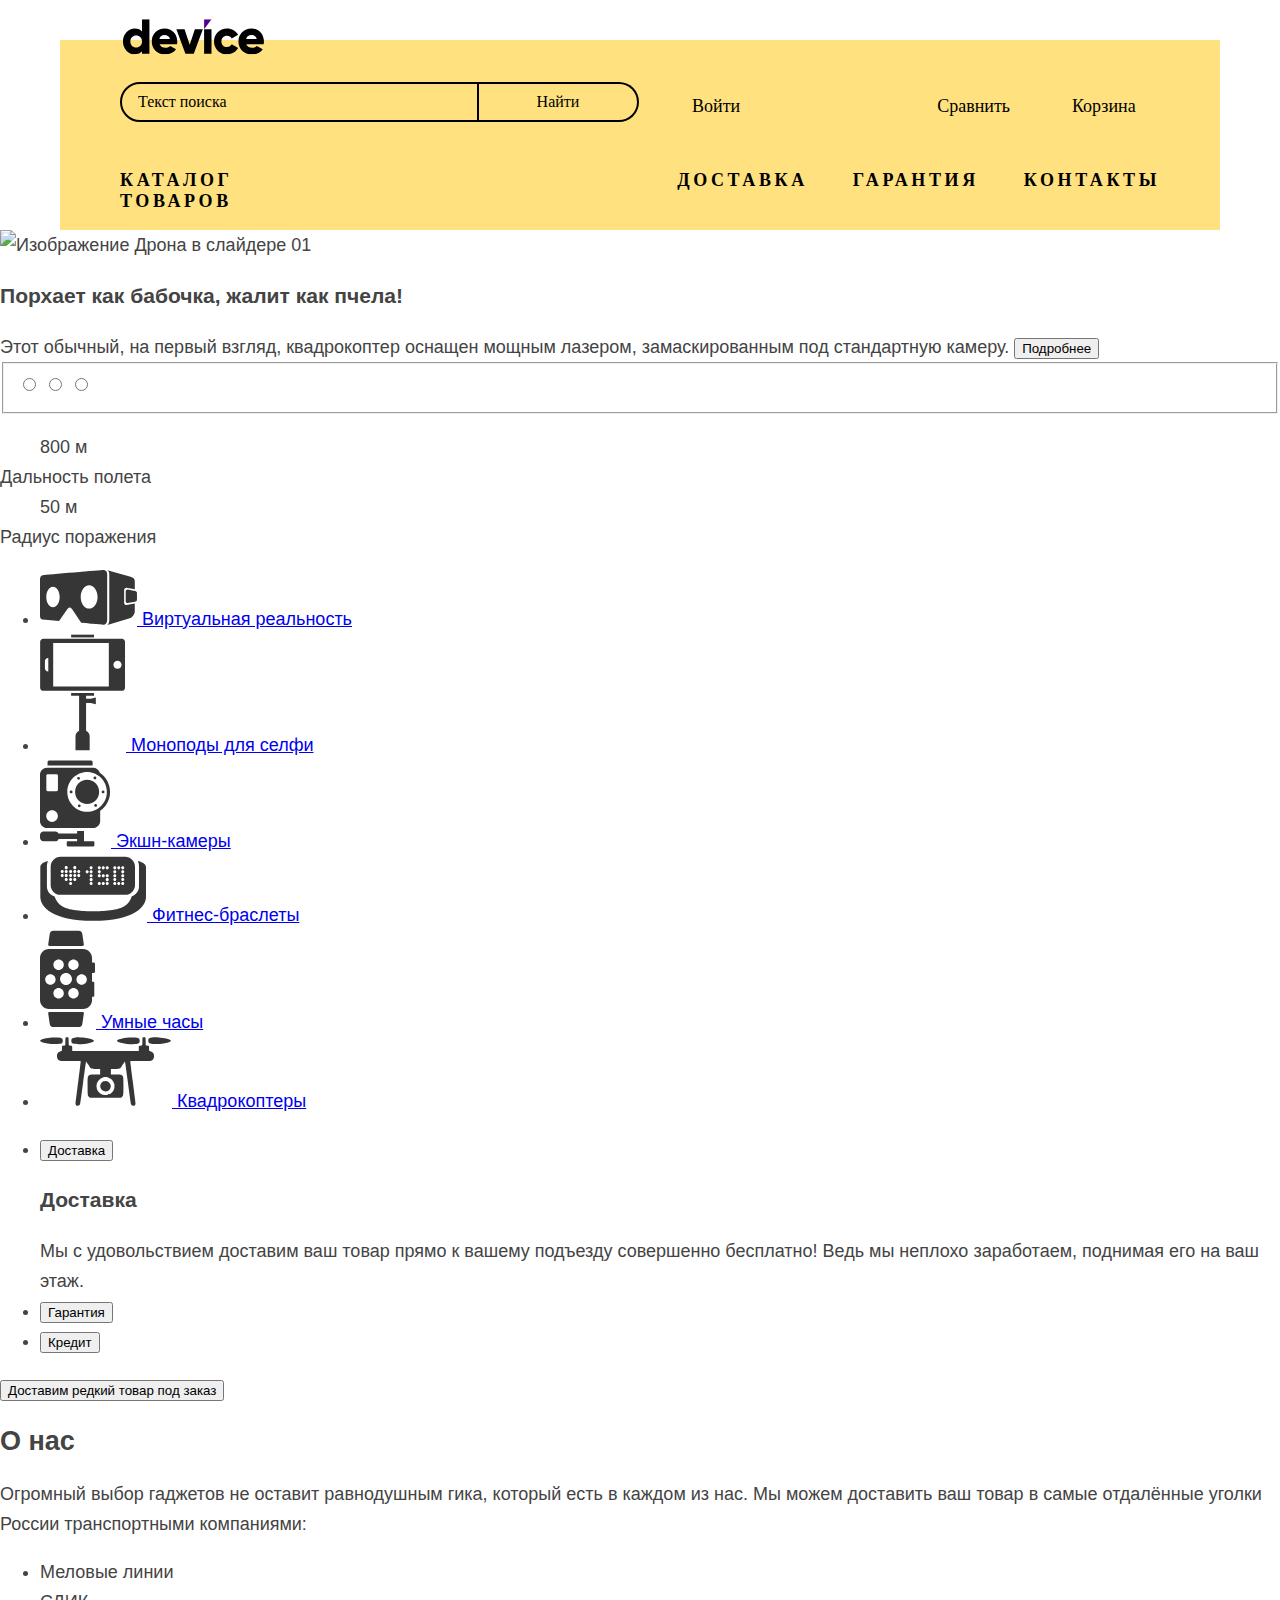
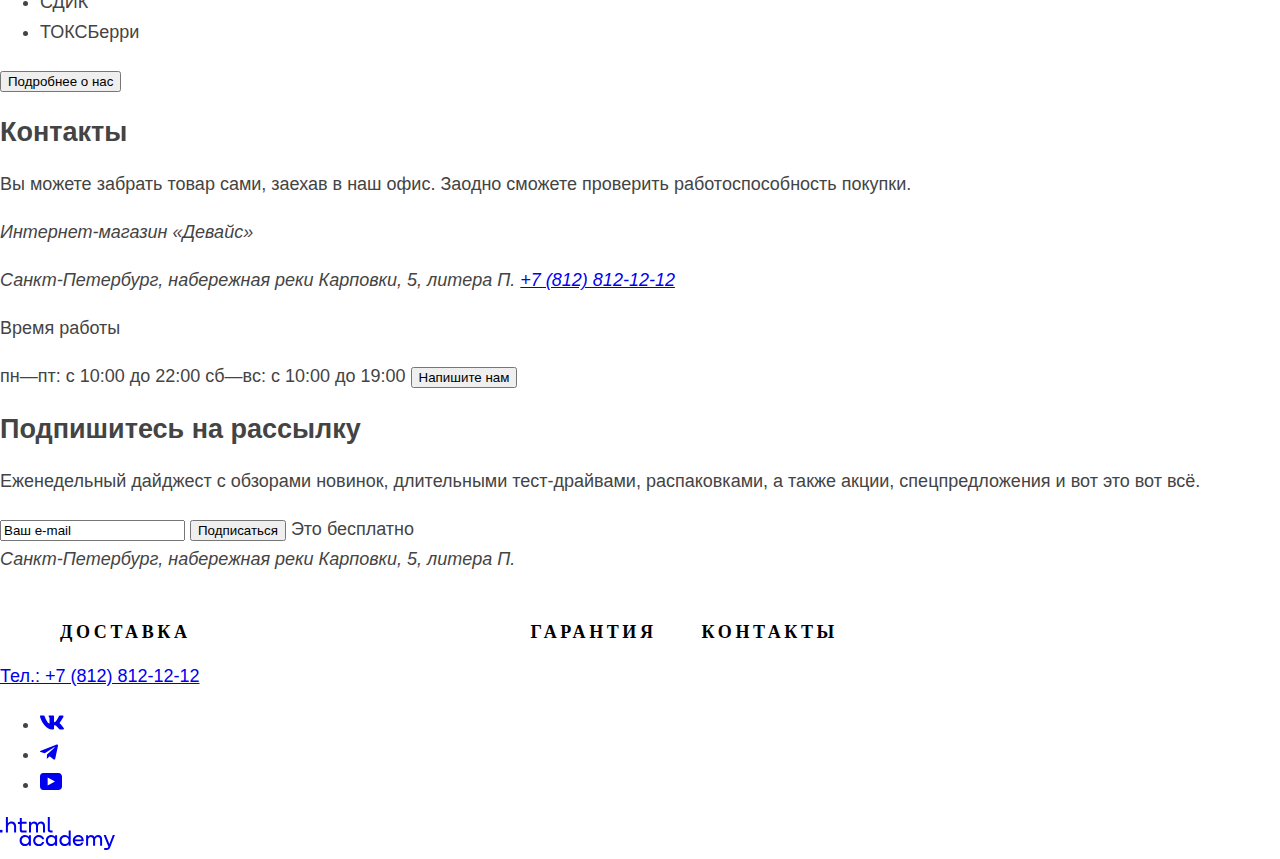
==== index.html @ 85ab1e66 "Разметка главной страницы, картинки, немного стилей хэдэра" ====
<!DOCTYPE html>
<html lang="ru">
  <head>
    <meta charset="utf-8" />
    <title>HTML Academy: Девайс</title>
    <link rel="stylesheet" href="styles/style.css" />
  </head>
  <body>
    <div class="wrapper">
      <header class="main_header">
        <img
          class="main_logo images"
          src="images/svg_ico/device-logo.svg"
          alt="Логотип "
          class="main_logo"
          width="145"
          height="36"
        />
        <form
          class="header_search_form"
          action="https://echo.htmlacademy.ru/"
          method="post"
        >
          <input
            class="header_search_input"
            type="search"
            name="header_search"
            id="header_search"
            placeholder="Текст поиска"
          />
          <input type="submit" class="header_search_submit" value="Найти" />
        </form>
        <button class="login header_button">Войти</button>
        <button class="compare header_button">Сравнить</button>
        <button class="trash header_button">Корзина</button>
        <nav class="main_header_navigation">
          <ul class="main_navigation_list">
            <li class="main_navigation_item">
              <a class="main_navigation_link" href="catalog.html"
                >Каталог товаров</a
              >
            </li>
            <li class="main_navigation_item">
              <a class="main_navigation_link" href="delivery.html">Доставка</a>
            </li>
            <li class="main_navigation_item">
              <a class="main_navigation_link" href="garanty.html">Гарантия</a>
            </li>
            <li class="main_navigation_item">
              <a class="main_navigation_link" href="contacts.html">Контакты</a>
            </li>
          </ul>
        </nav>
      </header>
    </div>
    <main class="main_page">
      <h1 class="visually_hidden">Сайт магазина "Девайс"</h1>
      <section class="main_slider">
        <h2 class="visually_hidden">Слайдер с товарами</h2>
        <img
          src="drone.jpg"
          alt="Изображение Дрона в слайдере"
          class="slider_image"
        />
        <span class="slider_number"> 01 </span>
        <h3 class="Slider_caption">Порхает как бабочка, жалит как пчела!</h3>
        <span class="slider_description">
          Этот обычный, на первый взгляд, квадрокоптер оснащен мощным лазером,
          замаскированным под стандартную камеру.
        </span>
        <button class="slider_button button">Подробнее</button>

        <fieldset class="sliders_radio_group">
          <legend class="visually_hidden">Переключатели слайдов</legend>

          <label for="first_slide" class="visually_hidden"> первый слайд</label>

          <input type="radio" name="slider_input" id="first_slide" />

          <label for="second_slide" class="visually_hidden">
            второй слайд</label
          >

          <input type="radio" name="slider_input" id="second_slide" />

          <label for="third_slide" class="visually_hidden"> третий слайд</label>

          <input type="radio" name="slider_input" id="third_slide" />
        </fieldset>

        <dl class="technical_spec_list">
          <dd class="technical_spec_desription">800 м</dd>
          <dt class="techinal_spec_term">Дальность полета</dt>
          <dd class="technical_spec_desription">50 м</dd>
          <dt class="techinal_spec_term">Радиус поражения</dt>
        </dl>
      </section>
      <section class="catalog_category">
        <h2 class="visually_hidden">Категории товаров</h2>
        <nav class="catalog_category_nav">
          <ul class="category_nav_list">
            <li class="category_nav_item">
              <a href="#" class="category_nav_link">
                <img
                  src="images/catalog_category/virtual_glasses.svg"
                  alt="очки виртуальной реальности"
                  class="images category_nav_images"
                  width="97"
                  height="55"
                />
                Виртуальная реальность
              </a>
            </li>
            <li class="category_nav_item">
              <a href="#" class="category_nav_link">
                <img
                  src="images/catalog_category/monopods.svg"
                  alt="моноподы"
                  class="images category_nav_images"
                  width="86"
                  height="117"
                />
                Моноподы для селфи
              </a>
            </li>
            <li class="category_nav_item">
              <a href="#" class="category_nav_link">
                <img
                  src="images/catalog_category/action_camera.svg"
                  alt="Экшн-камера"
                  class="images category_nav_images"
                  width="71"
                  height="87"
                />
                Экшн-камеры
              </a>
            </li>
            <li class="category_nav_item">
              <a href="#" class="category_nav_link">
                <img
                  src="images/catalog_category/fitnes_band.svg"
                  alt="Фитнес-браслеты"
                  class="images category_nav_images"
                  width="107"
                  height="65"
                />
                Фитнес-браслеты
              </a>
            </li>
            <li class="category_nav_item">
              <a href="#" class="category_nav_link">
                <img
                  src="images/catalog_category/smart_watches.svg"
                  alt="Умные часы"
                  class="images category_nav_images"
                  width="56"
                  height="98"
                />
                Умные часы
              </a>
            </li>
            <li class="category_nav_item">
              <a href="#" class="category_nav_link">
                <img
                  src="images/catalog_category/quadcopters.svg"
                  alt="квадрокоптер"
                  class="images category_nav_images"
                  width="132"
                  height="70"
                />
                Квадрокоптеры
              </a>
            </li>
          </ul>
        </nav>
      </section>
      <section class="advantages">
        <h2 class="visually_hidden">Преимущества</h2>
        <ul class="advantages_list">
          <li class="advantages_list_item">
            <button class="advantages_button button">Доставка</button>
            <div class="advantages_description_wrapper">
              <h3 class="advantages_item_title">Доставка</h3>
              <span class="advantages_description">
                Мы с удовольствием доставим ваш товар прямо к вашему подъезду
                совершенно бесплатно! Ведь мы неплохо заработаем, поднимая его
                на ваш этаж.</span
              >
            </div>
          </li>
          <li class="advantages_list_item">
            <button class="advantages_button">Гарантия</button>
            <div class="advantages_description_wrapper visually_hidden">
              <h3 class="advantages_item_title">Гарантия</h3>
              <span class="advantages_description">
                Если из-за возгорания купленного у нас товара у вас сгорит дом —
                не переживайте, мы выдадим вам новый. Товар, не дом, конечно же.
              </span>
            </div>
          </li>
          <li class="advantages_list_item">
            <button class="advantages_button">Кредит</button>
            <div class="advantages_description_wrapper visually_hidden">
              <h3 class="advantages_item_title">Кредит</h3>
              <span class="advantages_description">
                Залезть в долговую яму стало проще! Кредитные консультанты
                подберут для вас наиболее выгодные условия кредита. Выгодные для
                банка, разумеется.</span
              >
            </div>
          </li>
        </ul>
      </section>
      <button class="modal_open">Доставим редкий товар под заказ</button>
      <section class="about_us">
        <h2 class="main_titles">О нас</h2>
        <span class="about_text">
          Огромный выбор гаджетов не оставит равнодушным гика, который есть в
          каждом из нас.
        </span>
        <span class="about_text"
          >Мы можем доставить ваш товар в самые отдалённые уголки России
          транспортными компаниями:</span
        >
        <ul class="post_list">
          <li class="post_list_item">Меловые линии</li>
          <li class="post_list_item">СДИК</li>
          <li class="post_list_item">ТОКСБерри</li>
        </ul>
        <button class="button">Подробнее о нас</button>
      </section>
      <section class="contacts">
        <h2 class="main_titles">Контакты</h2>
        <span class="about_text">
          Вы можете забрать товар сами, заехав в наш офис. Заодно сможете
          проверить работоспособность покупки.
        </span>
        <address class="address_info">
          <p>Интернет-магазин «Девайс»</p>
          Санкт-Петербург, набережная реки Карповки, 5, литера П.
          <a href="tel:+78121212"> +7 (812) 812-12-12 </a>
        </address>
        <time class="work_time">
          <p>Время работы</p>
          пн—пт: с 10:00 до 22:00 сб—вс: с 10:00 до 19:00
        </time>
        <button class="button">Напишите нам</button>
      </section>
      <section class="subscribe">
        <h2>Подпишитесь на рассылку</h2>
        <p>
          Еженедельный дайджест с обзорами новинок, длительными тест-драйвами,
          распаковками, а также акции, спецпредложения и вот это вот всё.
        </p>
        <form
          class="subscribe_form"
          action="https://echo.htmlacademy.ru/"
          method="post"
        >
          <input
            class="email_subscribe"
            type="email"
            name="email_subscribe"
            value="Ваш e-mail"
            id="email_subscribe"
          />
          <input
            class="email_submit button_blue"
            type="submit"
            value="Подписаться"
          />
          <span class="watchword">Это бесплатно</span>
        </form>
      </section>
      <footer class="main_footer">
        <address class="footer_address">
          Санкт-Петербург, набережная реки Карповки, 5, литера П.
        </address>
        <nav class="main_footer_navigation">
          <ul class="main_navigation_list">
            <li class="main_navigation_item">
              <a class="main_navigation_link" href="delivery.html">Доставка</a>
            </li>
            <li class="main_navigation_item">
              <a class="main_navigation_link" href="garanty.html">Гарантия</a>
            </li>
            <li class="main_navigation_item">
              <a class="main_navigation_link" href="contacts.html">Контакты</a>
            </li>
          </ul>
        </nav>
        <a href="tel:+78128121212"> Тел.: +7 (812) 812-12-12 </a>

        <ul class="social_list">
          <li>
            <a href="https://vk.com/htmlacademy" class="social_link">
              <span class="visually_hidden"> Вконтакте </span>
              <svg
                role="img"
                width="24"
                height="15"
                viewBox="0 0 24 15"
                fill="currentColor"
                xmlns="http://www.w3.org/2000/svg"
              >
                <path
                  fill-rule="evenodd"
                  clip-rule="evenodd"
                  d="M23.45 1.448C23.616 0.902 23.45 0.5 22.655 0.5H20.03C19.362 0.5 19.054 0.847 18.887 1.23C18.887 1.23 17.552 4.426 15.661 6.502C15.049 7.104 14.771 7.295 14.437 7.295C14.27 7.295 14.019 7.104 14.019 6.557V1.448C14.019 0.792 13.835 0.5 13.279 0.5H9.151C8.734 0.5 8.483 0.804 8.483 1.093C8.483 1.714 9.429 1.858 9.526 3.606V7.404C9.526 8.237 9.373 8.388 9.039 8.388C8.149 8.388 5.984 5.177 4.699 1.503C4.45 0.788 4.198 0.5 3.527 0.5H0.9C0.15 0.5 0 0.847 0 1.23C0 1.912 0.89 5.3 4.145 9.781C6.315 12.841 9.37 14.5 12.153 14.5C13.822 14.5 14.028 14.132 14.028 13.497V11.184C14.028 10.447 14.186 10.3 14.715 10.3C15.105 10.3 15.772 10.492 17.33 11.967C19.11 13.716 19.403 14.5 20.405 14.5H23.03C23.78 14.5 24.156 14.132 23.94 13.404C23.702 12.68 22.852 11.629 21.725 10.382C21.113 9.672 20.195 8.907 19.916 8.524C19.527 8.033 19.638 7.814 19.916 7.377C19.916 7.377 23.116 2.951 23.449 1.448H23.45Z"
                />
              </svg>
            </a>
          </li>
          <li>
            <a href="https://t.me/htmlacademy " class="social_link">
              <svg
                role="img"
                width="18"
                height="16"
                viewBox="0 0 18 16"
                fill="currentColor"
                xmlns="http://www.w3.org/2000/svg"
              >
                <path
                  d="M16.7855 0.59926L0.840977 6.74776C-0.247172 7.18481 -0.240877 7.79184 0.641333 8.06253L4.73493 9.33953L14.2063 3.3637C14.6542 3.09121 15.0634 3.2378 14.727 3.53636L7.05332 10.4619H7.05152L7.05332 10.4628L6.77094 14.6823C7.18462 14.6823 7.36718 14.4925 7.5992 14.2686L9.58754 12.3351L13.7234 15.39C14.486 15.81 15.0337 15.5941 15.2234 14.6841L17.9384 1.88885C18.2163 0.774623 17.513 0.270117 16.7855 0.59926Z"
                />
              </svg>
              <span class="visually_hidden"> Телеграм </span></a
            >
          </li>
          <li>
            <a
              href="https://www.youtube.com/user/htmlacademyru"
              class="social_link"
            >
              <span class="visually_hidden"> YouTube </span>
              <svg
                role="img"
                width="22"
                height="17"
                viewBox="0 0 22 17"
                fill="currentColor"
                xmlns="http://www.w3.org/2000/svg"
              >
                <path
                  d="M18.607 0H3.17413C1.31343 0 0 1.59375 0 3.4V13.4937C0 15.4062 1.31343 17 3.17413 17H18.8259C20.4677 17 22 15.4062 22 13.6V3.4C21.7811 1.59375 20.4677 0 18.607 0ZM7.66169 12.5375V4.4625L14.995 8.5L7.66169 12.5375Z"
                />
              </svg>
            </a>
          </li>
        </ul>
        <a class="htmlacademy_logo" href="htmlacademy.ru">
          <span class="visually_hidden">Логотип компании htmlacademy</span>
          <svg
            role="img"
            width="115"
            height="33"
            viewBox="0 0 115 33"
            fill="currentColor"
            xmlns="http://www.w3.org/2000/svg"
          >
            <path d="M0 12.9V15.5H2.5V12.9H0Z" />
            <path
              d="M11.6 4.5C10 4.5 8.8 5.2 8 6.2H7.9V0H5.9V15.5H7.9V10.2C7.9 8.1 9.2 6.6 11.2 6.6C13 6.6 14.1 8 14.1 9.8V15.5H16.1V9.4C16.2 6.4 14.3 4.5 11.6 4.5Z"
            />
            <path
              d="M26.6 4.8H21.8V1.1H19.8V4.9H17.9V6.9H19.8V12.9C19.8 14.6 20.8 15.6 22.5 15.6H26.6V13.6H22.9C22.2 13.6 21.8 13.2 21.8 12.5V6.8H26.6V4.8Z"
            />
            <path
              d="M41.1 4.6C39.5 4.6 38.2 5.4 37.6 6.7H37.5C36.9 5.5 35.7 4.6 34.1 4.6C32.7 4.6 31.6 5.4 31 6.4H30.9V4.8H29V15.4H31V10C31 8 32 6.5 33.6 6.5C35.1 6.5 36 7.5 36 9.1V15.4H38V9.8C38 7.4 39.4 6.5 40.6 6.5C42.1 6.5 43 7.5 43 9.1V15.4H45V8.9C45.1 6.4 43.6 4.6 41.1 4.6Z"
            />
            <path
              d="M47.8 12.7C47.8 14.4 48.8 15.4 50.6 15.4H52.6V13.4H50.9C50.2 13.4 49.8 13 49.8 12.3V0H47.8V12.7Z"
            />
            <path
              d="M28.9 19.7C28 18.6 26.7 17.9 25 17.9C21.9 17.9 19.6 20.2 19.6 23.5C19.6 26.8 21.9 29.1 25 29.1C26.8 29.1 28 28.3 28.8 27.2H28.9V28.8H30.9V18.2H28.9V19.7ZM25.3 27.1C23.1 27.1 21.7 25.5 21.7 23.5C21.7 21.5 23.1 19.9 25.3 19.9C27.5 19.9 28.9 21.5 28.9 23.5C28.9 25.4 27.5 27.1 25.3 27.1Z"
            />
            <path
              d="M44.2 22C43.7 19.6 41.6 17.9 38.8 17.9C35.4 17.9 33.2 20.4 33.2 23.5C33.2 26.6 35.4 29.1 38.8 29.1C41.6 29.1 43.7 27.3 44.2 24.9H42.1C41.7 26.2 40.4 27.2 38.8 27.2C36.6 27.2 35.2 25.6 35.2 23.6C35.2 21.6 36.6 20 38.8 20C40.4 20 41.6 21 42.1 22.2H44.2V22Z"
            />
            <path
              d="M55.1 19.7C54.2 18.6 52.9 17.9 51.2 17.9C48.1 17.9 45.8 20.2 45.8 23.5C45.8 26.8 48.1 29.1 51.2 29.1C53 29.1 54.2 28.3 55 27.2H55.1V28.8H57.1V18.2H55.1V19.7ZM51.5 27.1C49.3 27.1 47.9 25.5 47.9 23.5C47.9 21.5 49.3 19.9 51.5 19.9C53.7 19.9 55.1 21.5 55.1 23.5C55.1 25.4 53.6 27.1 51.5 27.1Z"
            />
            <path
              d="M68.7 19.8C67.8 18.7 66.5 17.9 64.8 17.9C61.7 17.9 59.4 20.2 59.4 23.5C59.4 26.8 61.6 29.1 64.8 29.1C66.5 29.1 67.8 28.3 68.6 27.3H68.7V28.8H70.7V13.4H68.7V19.8ZM65.1 27.1C62.9 27.1 61.5 25.5 61.5 23.5C61.5 21.5 62.9 19.9 65.1 19.9C67.3 19.9 68.7 21.5 68.7 23.5C68.6 25.5 67.2 27.1 65.1 27.1Z"
            />
            <path
              d="M78.3 17.9C75 17.9 72.8 20.4 72.8 23.5C72.8 26.5 74.9 29.1 78.3 29.1C80.8 29.1 82.8 27.8 83.5 25.5H81.4C80.9 26.5 79.8 27.1 78.4 27.1C76.5 27.1 75.1 25.8 75 24.2H83.8C84 20.6 81.8 17.9 78.3 17.9ZM78.3 19.8C80 19.8 81.3 20.8 81.6 22.4H75.1C75.4 20.9 76.6 19.8 78.3 19.8Z"
            />
            <path
              d="M98.2 17.9C96.6 17.9 95.3 18.7 94.6 19.9H94.5C93.9 18.7 92.7 17.9 91.1 17.9C89.7 17.9 88.6 18.6 88 19.7V18.2H86.1V28.8H88.1V23.4C88.1 21.4 89.1 20 90.7 19.9C92.2 19.9 93.1 20.9 93.1 22.5V28.8H95.1V23.2C95.1 20.8 96.5 19.9 97.7 19.9C99.2 19.9 100.1 20.9 100.1 22.5V28.8H102.1V22.3C102.2 19.7 100.7 17.9 98.2 17.9Z"
            />
            <path
              d="M109.4 27L105.8 18.1H103.6L108.4 29.7C108.1 30.6 107.7 30.9 106.7 30.9H104.2V32.9H106.7C108.5 32.9 109.5 32.1 110.2 30.3L114.9 18.1H112.8L109.4 27Z"
            />
          </svg>
        </a>
      </footer>
    </main>
  </body>
</html>
---- styles/style.css ----
@font-face {
    font-family: "Raleway";
    font-style: normal;
    font-weight: 800;
    src: url(../fonts/raleway/raleway-800.woff2);
    font-display: swap;
  }

  @font-face {
    font-family: "Rubik";
    font-style: normal;
    font-weight: 400;
    src: url(../fonts/rubik/rubik-400.woff2);
    font-display: swap;
  }

  @font-face {
    font-family: "Rubik";
    font-style: normal;
    font-weight: 700;
    src: url(../fonts/rubik/rubik-700.woff2);
    font-display: swap;
  }

  html {
    height: 100%;
  }

  body {
    margin: 0;
    padding-top: 40px;
    display: flex;
    flex-direction: column;
    min-height: 100%;
    font-family: "Rubik", sans-serif;
    font-size: 18px;
    line-height: 30px;
    background-color: #ffffff;
    color: #444444;
  }
  .visually_hidden {
    width: 1px;
    height: 1px;
    margin: -1px;
    padding: 0;
    border: 0;
    clip: rect(0 0 0 0);
    overflow: hidden;
    position: absolute;
  }

  .wrapper {
    width: 1160px;
    margin: 0 auto;
  }

  .main_header {
    display: flex;
    flex-wrap: wrap;
    background-color: #ffe17f;
    position: relative;
  }

  .main_logo {
    position: absolute;
    left: 61px;
    top: -21px;
    z-index: 2;
  }

  .header_search_input {
    border: 2px solid #000000;
    border-radius: 50px 0 0 50px;
    box-sizing: border-box;
    padding: 0 0 0 16px;
    width: 359px;
    margin-left: 60px;
    font-family: "Rubik";
    font-weight: 400;
    font-size: 16px;
    line-height: 20px;
    font-style: normal;
    color: #000000;
    background: transparent;
    min-height: 40px;
  }

  .header_search_input::placeholder {
    font-family: "Rubik";
    font-weight: 400;
    font-size: 16px;
    line-height: 20px;
    font-style: normal;
    color: #000000;
  }

  .header_search_submit {
    width: 160px;
    border: 2px solid #000000;
    border-radius: 0 50px 50px 0;
    box-sizing: border-box;
    padding: 0;
    font-family: 'Rubik';
    font-weight: 400;
    font-size: 16px;
    line-height: 20px;
    font-style: normal;
    background: transparent;
    border-left: 0;
    min-height: 40px;
    margin-right: 26px;
  }

  .header_search_form {
    display: flex;
    align-items:center ;
    margin-top: 42px;
  }

  .header_button {
    border: 0;
    font-family: 'Rubik';
    font-weight: 400;
    font-size: 18px;
    line-height: 30px;
    font-style: normal;
    background: transparent;
    color: #000;
    align-self: end;
  }

  .login {
    padding-left: 27px;
    margin-right: 185px;
    align-self: end;
  }
  .trash {
    margin-left: 50px;
  }

  .main_navigation_list {
    font-family: 'Raleway';
    font-weight: 800;
    font-size: 18px;
    line-height: 21px;
    letter-spacing: 0.2em;
    text-transform: uppercase;
    font-style: normal;
    list-style: none;
    display: flex;
    gap: 45px;
    padding:0 60px;
    margin-top: 48px;
  }

  .main_navigation_link {
    text-decoration: none;
    color: #000;
  }
  .main_navigation_item:first-child {
    margin-right: 295px;
  }
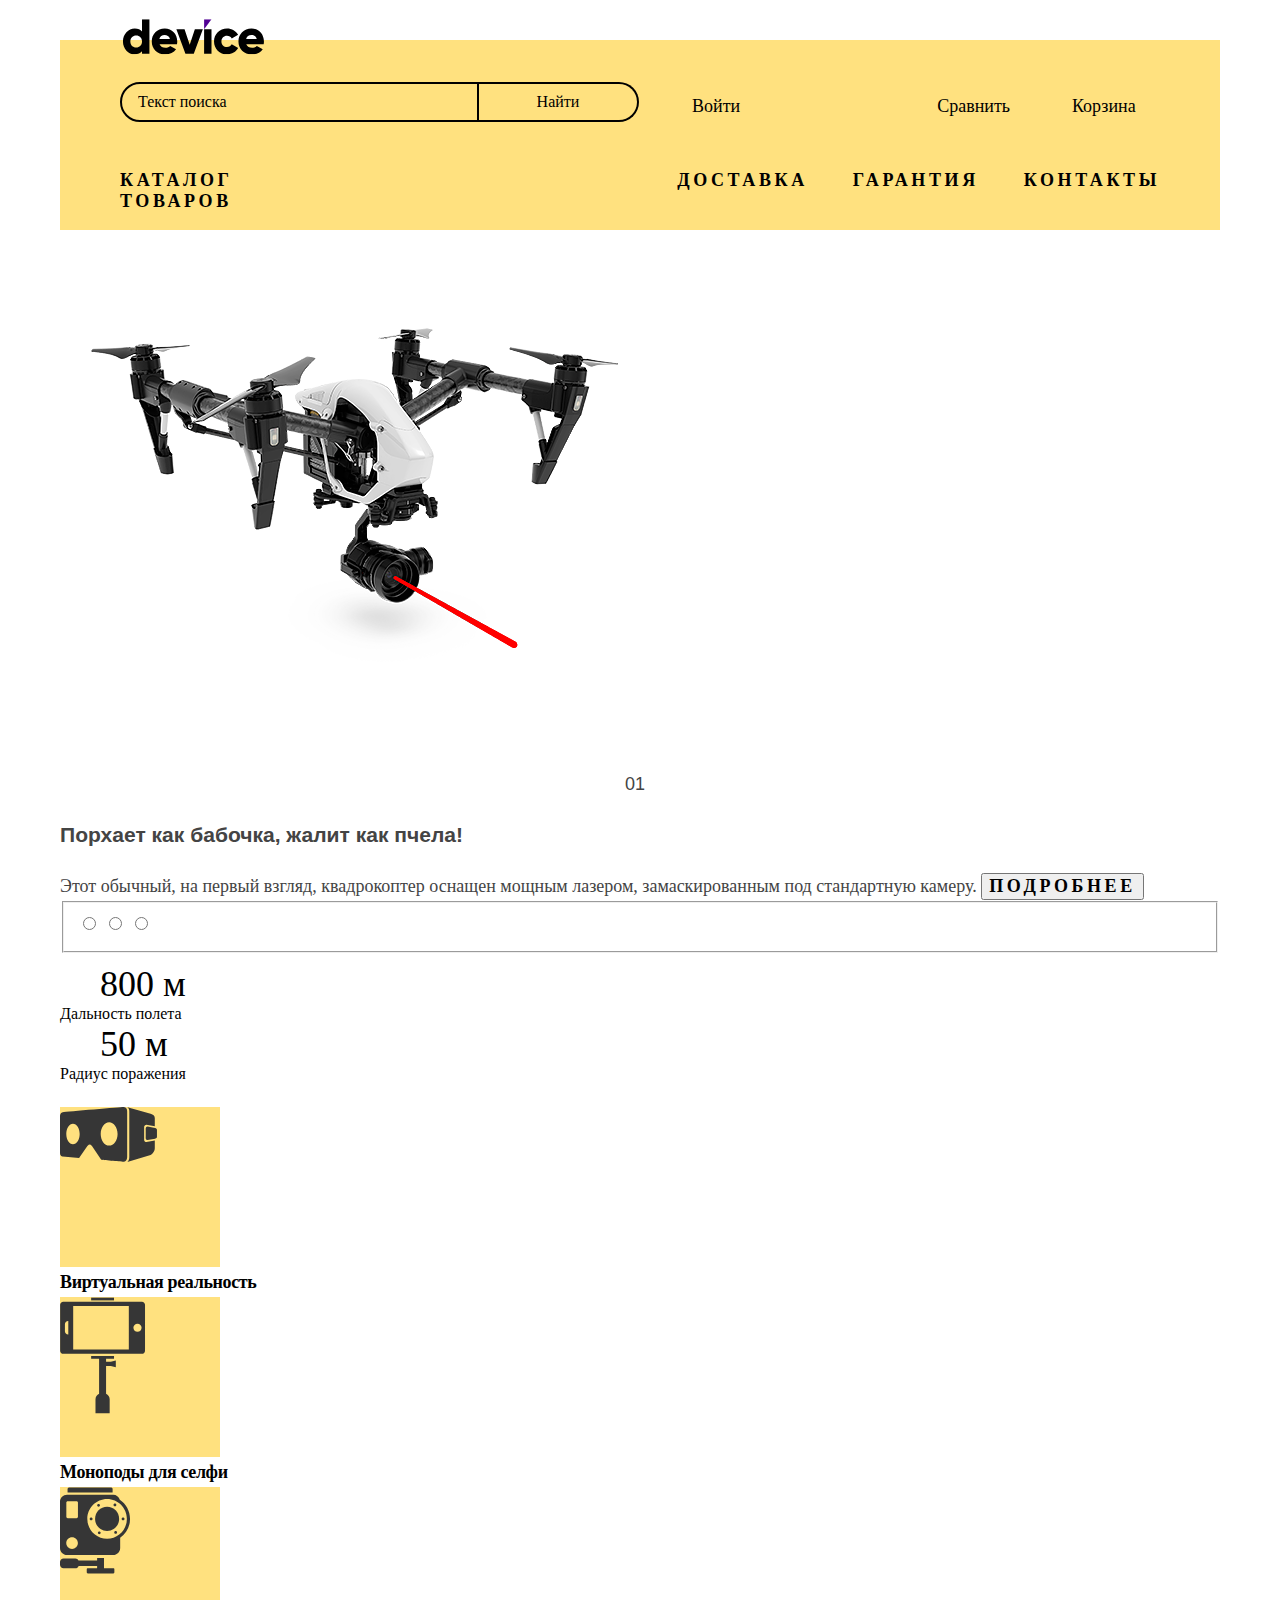
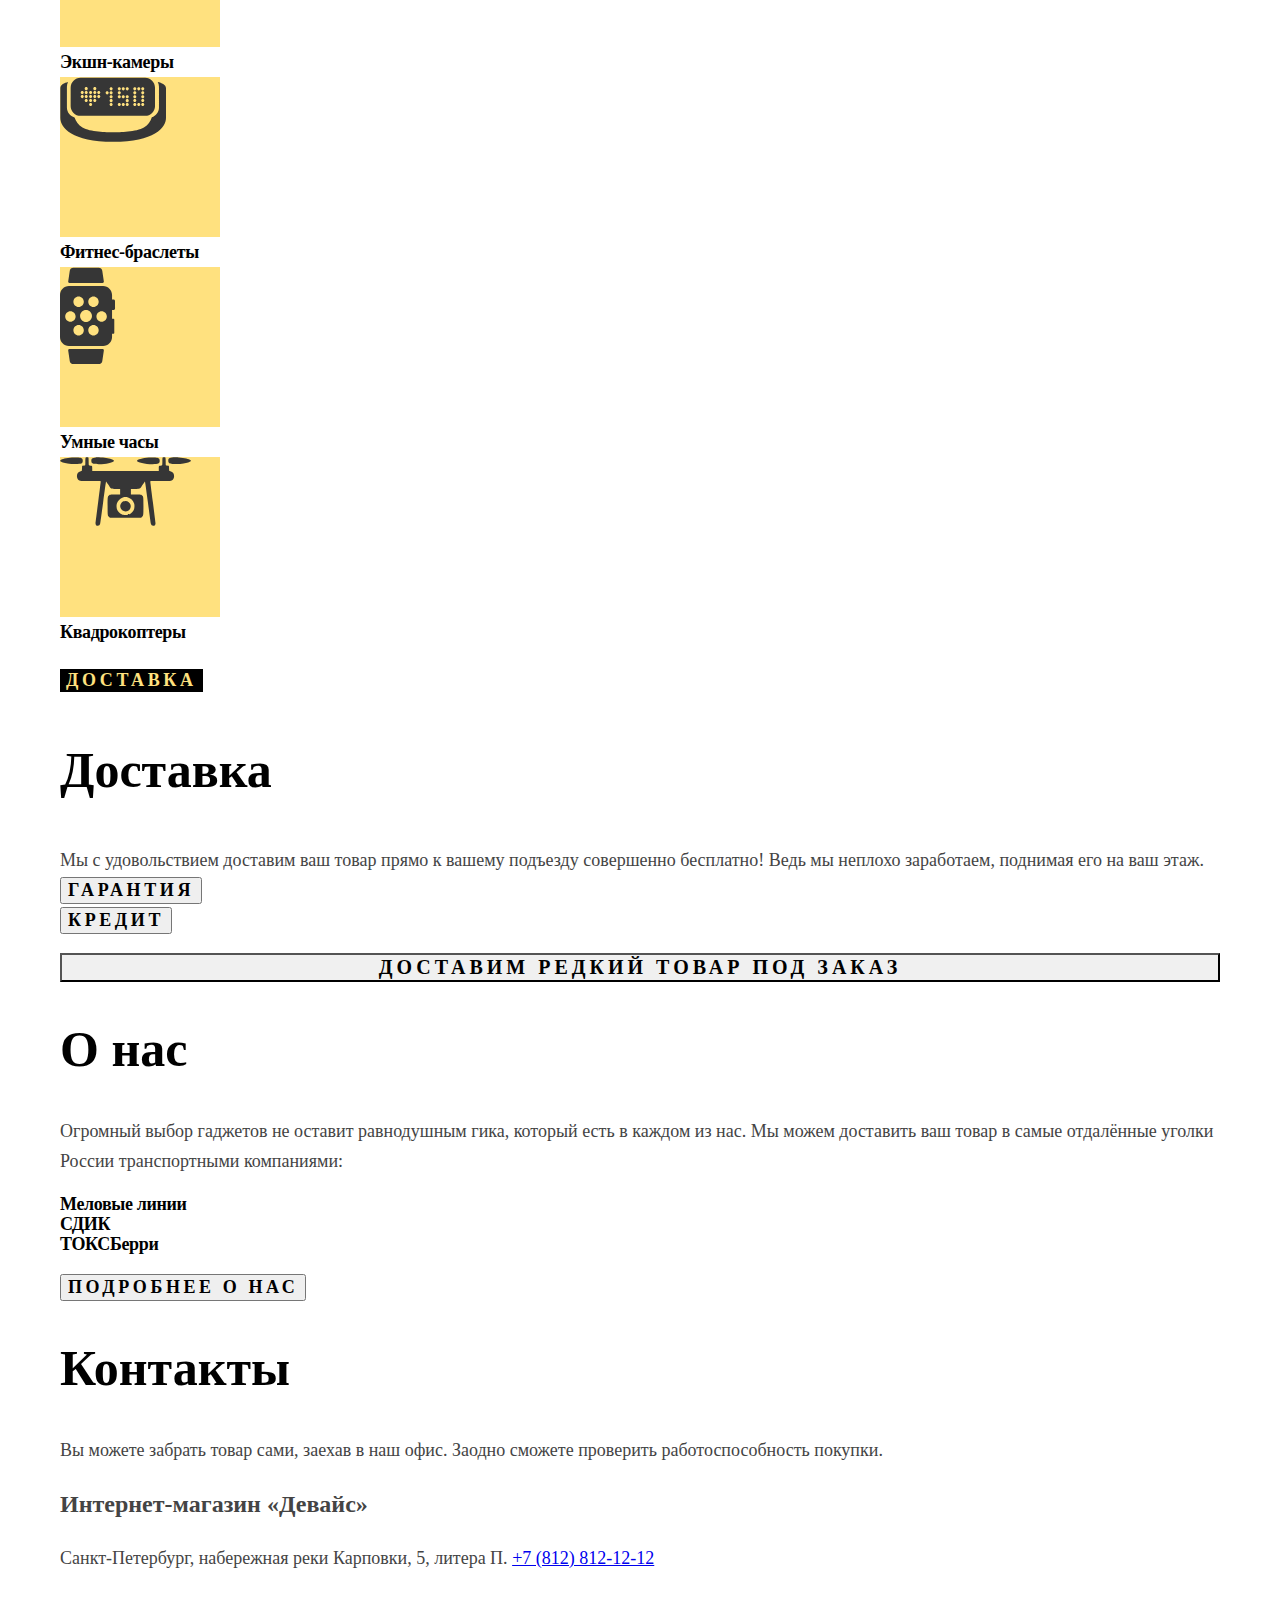
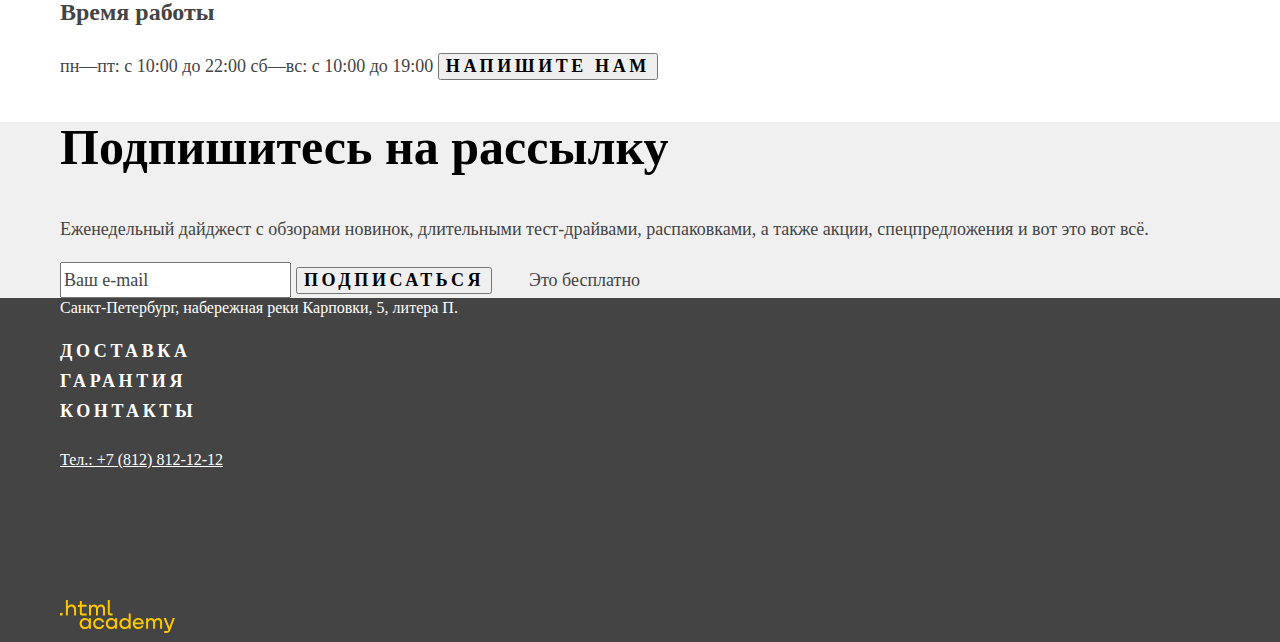
==== commit 05c1b9cd: "Каталог, правки главной и базовая стилизация" ====
--- a/index.html
+++ b/index.html
@@ -54,242 +54,281 @@
       </header>
     </div>
     <main class="main_page">
-      <h1 class="visually_hidden">Сайт магазина "Девайс"</h1>
+      <h1 class="visually_hidden">Главная страница магазина "Девайс"</h1>
       <section class="main_slider">
         <h2 class="visually_hidden">Слайдер с товарами</h2>
-        <img
-          src="drone.jpg"
-          alt="Изображение Дрона в слайдере"
-          class="slider_image"
-        />
-        <span class="slider_number"> 01 </span>
-        <h3 class="Slider_caption">Порхает как бабочка, жалит как пчела!</h3>
-        <span class="slider_description">
-          Этот обычный, на первый взгляд, квадрокоптер оснащен мощным лазером,
-          замаскированным под стандартную камеру.
-        </span>
-        <button class="slider_button button">Подробнее</button>
-
-        <fieldset class="sliders_radio_group">
-          <legend class="visually_hidden">Переключатели слайдов</legend>
-
-          <label for="first_slide" class="visually_hidden"> первый слайд</label>
-
-          <input type="radio" name="slider_input" id="first_slide" />
-
-          <label for="second_slide" class="visually_hidden">
-            второй слайд</label
-          >
-
-          <input type="radio" name="slider_input" id="second_slide" />
-
-          <label for="third_slide" class="visually_hidden"> третий слайд</label>
-
-          <input type="radio" name="slider_input" id="third_slide" />
-        </fieldset>
-
-        <dl class="technical_spec_list">
-          <dd class="technical_spec_desription">800 м</dd>
-          <dt class="techinal_spec_term">Дальность полета</dt>
-          <dd class="technical_spec_desription">50 м</dd>
-          <dt class="techinal_spec_term">Радиус поражения</dt>
-        </dl>
+        <div class="wrapper">
+          <img
+            src="images/slider/slider-1.png"
+            alt="Изображение Дрона в слайдере"
+            class="slider_image"
+          />
+          <span class="slider_number"> 01 </span>
+          <h3 class="Slider_caption">Порхает как бабочка, жалит как пчела!</h3>
+          <span class="slider_description">
+            Этот обычный, на первый взгляд, квадрокоптер оснащен мощным лазером,
+            замаскированным под стандартную камеру.
+          </span>
+          <button class="slider_button button">Подробнее</button>
+
+          <fieldset class="sliders_radio_group">
+            <legend class="visually_hidden">Переключатели слайдов</legend>
+
+            <label for="first_slide" class="visually_hidden">
+              первый слайд</label
+            >
+
+            <input type="radio" name="slider_input" id="first_slide" />
+
+            <label for="second_slide" class="visually_hidden">
+              второй слайд</label
+            >
+
+            <input type="radio" name="slider_input" id="second_slide" />
+
+            <label for="third_slide" class="visually_hidden">
+              третий слайд</label
+            >
+
+            <input type="radio" name="slider_input" id="third_slide" />
+          </fieldset>
+
+          <dl class="technical_spec_list">
+            <dd class="technical_spec_desription">800 м</dd>
+            <dt class="techinal_spec_term">Дальность полета</dt>
+            <dd class="technical_spec_desription">50 м</dd>
+            <dt class="techinal_spec_term">Радиус поражения</dt>
+          </dl>
+        </div>
       </section>
       <section class="catalog_category">
         <h2 class="visually_hidden">Категории товаров</h2>
-        <nav class="catalog_category_nav">
-          <ul class="category_nav_list">
-            <li class="category_nav_item">
-              <a href="#" class="category_nav_link">
-                <img
-                  src="images/catalog_category/virtual_glasses.svg"
-                  alt="очки виртуальной реальности"
-                  class="images category_nav_images"
-                  width="97"
-                  height="55"
-                />
-                Виртуальная реальность
-              </a>
-            </li>
-            <li class="category_nav_item">
-              <a href="#" class="category_nav_link">
-                <img
-                  src="images/catalog_category/monopods.svg"
-                  alt="моноподы"
-                  class="images category_nav_images"
-                  width="86"
-                  height="117"
-                />
-                Моноподы для селфи
-              </a>
-            </li>
-            <li class="category_nav_item">
-              <a href="#" class="category_nav_link">
-                <img
-                  src="images/catalog_category/action_camera.svg"
-                  alt="Экшн-камера"
-                  class="images category_nav_images"
-                  width="71"
-                  height="87"
-                />
-                Экшн-камеры
-              </a>
-            </li>
-            <li class="category_nav_item">
-              <a href="#" class="category_nav_link">
-                <img
-                  src="images/catalog_category/fitnes_band.svg"
-                  alt="Фитнес-браслеты"
-                  class="images category_nav_images"
-                  width="107"
-                  height="65"
-                />
-                Фитнес-браслеты
-              </a>
-            </li>
-            <li class="category_nav_item">
-              <a href="#" class="category_nav_link">
-                <img
-                  src="images/catalog_category/smart_watches.svg"
-                  alt="Умные часы"
-                  class="images category_nav_images"
-                  width="56"
-                  height="98"
-                />
-                Умные часы
-              </a>
-            </li>
-            <li class="category_nav_item">
-              <a href="#" class="category_nav_link">
-                <img
-                  src="images/catalog_category/quadcopters.svg"
-                  alt="квадрокоптер"
-                  class="images category_nav_images"
-                  width="132"
-                  height="70"
-                />
-                Квадрокоптеры
-              </a>
-            </li>
-          </ul>
-        </nav>
+        <div class="wrapper">
+          <nav class="catalog_category_nav">
+            <ul class="category_nav_list">
+              <li class="category_nav_item">
+                <a href="#" class="category_nav_link">
+                  <div class="category_nav_images">
+                    <img
+                      src="images/catalog_category/virtual_glasses.svg"
+                      alt="очки виртуальной реальности"
+                      class="images"
+                      width="97px"
+                      height="55px"
+                    />
+                  </div>
+                  Виртуальная реальность
+                </a>
+              </li>
+              <li class="category_nav_item">
+                <a href="#" class="category_nav_link">
+                  <div class="category_nav_images">
+                    <img
+                      src="images/catalog_category/monopods.svg"
+                      alt="моноподы"
+                      class="images"
+                      width="86"
+                      height="117"
+                    />
+                  </div>
+                  Моноподы для селфи
+                </a>
+              </li>
+              <li class="category_nav_item">
+                <a href="#" class="category_nav_link">
+                  <div class="category_nav_images">
+                    <img
+                      src="images/catalog_category/action_camera.svg"
+                      alt="Экшн-камера"
+                      class="images"
+                      width="71"
+                      height="87"
+                    />
+                  </div>
+                  Экшн-камеры
+                </a>
+              </li>
+              <li class="category_nav_item">
+                <a href="#" class="category_nav_link">
+                  <div class="category_nav_images">
+                    <img
+                      src="images/catalog_category/fitnes_band.svg"
+                      alt="Фитнес-браслеты"
+                      class="images"
+                      width="107"
+                      height="65"
+                    />
+                  </div>
+                  Фитнес-браслеты
+                </a>
+              </li>
+              <li class="category_nav_item">
+                <a href="#" class="category_nav_link">
+                  <div class="category_nav_images">
+                    <img
+                      src="images/catalog_category/smart_watches.svg"
+                      alt="Умные часы"
+                      class="images"
+                      width="56"
+                      height="98"
+                    />
+                  </div>
+                  Умные часы
+                </a>
+              </li>
+              <li class="category_nav_item">
+                <a href="#" class="category_nav_link">
+                  <div class="category_nav_images">
+                    <img
+                      src="images/catalog_category/quadcopters.svg"
+                      alt="квадрокоптер"
+                      class="images"
+                      width="132"
+                      height="70"
+                    />
+                  </div>
+                  Квадрокоптеры
+                </a>
+              </li>
+            </ul>
+          </nav>
+        </div>
       </section>
       <section class="advantages">
         <h2 class="visually_hidden">Преимущества</h2>
-        <ul class="advantages_list">
-          <li class="advantages_list_item">
-            <button class="advantages_button button">Доставка</button>
-            <div class="advantages_description_wrapper">
-              <h3 class="advantages_item_title">Доставка</h3>
-              <span class="advantages_description">
-                Мы с удовольствием доставим ваш товар прямо к вашему подъезду
-                совершенно бесплатно! Ведь мы неплохо заработаем, поднимая его
-                на ваш этаж.</span
-              >
-            </div>
-          </li>
-          <li class="advantages_list_item">
-            <button class="advantages_button">Гарантия</button>
-            <div class="advantages_description_wrapper visually_hidden">
-              <h3 class="advantages_item_title">Гарантия</h3>
-              <span class="advantages_description">
-                Если из-за возгорания купленного у нас товара у вас сгорит дом —
-                не переживайте, мы выдадим вам новый. Товар, не дом, конечно же.
-              </span>
-            </div>
-          </li>
-          <li class="advantages_list_item">
-            <button class="advantages_button">Кредит</button>
-            <div class="advantages_description_wrapper visually_hidden">
-              <h3 class="advantages_item_title">Кредит</h3>
-              <span class="advantages_description">
-                Залезть в долговую яму стало проще! Кредитные консультанты
-                подберут для вас наиболее выгодные условия кредита. Выгодные для
-                банка, разумеется.</span
-              >
-            </div>
-          </li>
-        </ul>
+        <div class="wrapper">
+          <ul class="advantages_list">
+            <li class="advantages_list_item list_item_current">
+              <button
+                class="advantages_button button advantages_button_current"
+              >
+                Доставка
+              </button>
+              <div class="advantages_description_wrapper">
+                <h3 class="advantages_item_title">Доставка</h3>
+                <span class="advantages_description">
+                  Мы с удовольствием доставим ваш товар прямо к вашему подъезду
+                  совершенно бесплатно! Ведь мы неплохо заработаем, поднимая его
+                  на ваш этаж.</span
+                >
+              </div>
+            </li>
+            <li class="advantages_list_item">
+              <button class="advantages_button button">Гарантия</button>
+              <div class="advantages_description_wrapper visually_hidden">
+                <h3 class="advantages_item_title">Гарантия</h3>
+                <span class="advantages_description">
+                  Если из-за возгорания купленного у нас товара у вас сгорит дом
+                  — не переживайте, мы выдадим вам новый. Товар, не дом, конечно
+                  же.
+                </span>
+              </div>
+            </li>
+            <li class="advantages_list_item">
+              <button class="advantages_button button">Кредит</button>
+              <div class="advantages_description_wrapper visually_hidden">
+                <h3 class="advantages_item_title">Кредит</h3>
+                <span class="advantages_description">
+                  Залезть в долговую яму стало проще! Кредитные консультанты
+                  подберут для вас наиболее выгодные условия кредита. Выгодные
+                  для банка, разумеется.</span
+                >
+              </div>
+            </li>
+          </ul>
+        </div>
       </section>
-      <button class="modal_open">Доставим редкий товар под заказ</button>
-      <section class="about_us">
-        <h2 class="main_titles">О нас</h2>
-        <span class="about_text">
-          Огромный выбор гаджетов не оставит равнодушным гика, который есть в
-          каждом из нас.
-        </span>
-        <span class="about_text"
-          >Мы можем доставить ваш товар в самые отдалённые уголки России
-          транспортными компаниями:</span
-        >
-        <ul class="post_list">
-          <li class="post_list_item">Меловые линии</li>
-          <li class="post_list_item">СДИК</li>
-          <li class="post_list_item">ТОКСБерри</li>
-        </ul>
-        <button class="button">Подробнее о нас</button>
+      <div class="wrapper">
+        <button class="modal_open">Доставим редкий товар под заказ</button>
+      </div>
+      <div class="wrapper wrapper_about">
+        <section class="about_us">
+          <h2 class="main_titles">О нас</h2>
+          <span class="about_text">
+            Огромный выбор гаджетов не оставит равнодушным гика, который есть в
+            каждом из нас.
+          </span>
+          <span class="about_text"
+            >Мы можем доставить ваш товар в самые отдалённые уголки России
+            транспортными компаниями:</span
+          >
+          <ul class="post_list">
+            <li class="post_list_item">Меловые линии</li>
+            <li class="post_list_item">СДИК</li>
+            <li class="post_list_item">ТОКСБерри</li>
+          </ul>
+          <button class="button">Подробнее о нас</button>
+        </section>
+        <section class="contacts">
+          <h2 class="main_titles">Контакты</h2>
+          <span class="about_text">
+            Вы можете забрать товар сами, заехав в наш офис. Заодно сможете
+            проверить работоспособность покупки.
+          </span>
+          <address class="address_info">
+            <p class="address_info_title">Интернет-магазин «Девайс»</p>
+            Санкт-Петербург, набережная реки Карповки, 5, литера П.
+            <a href="tel:+78128121212"> +7 (812) 812-12-12 </a>
+          </address>
+          <time class="work_time">
+            <p class="address_info_title">Время работы</p>
+            пн—пт: с 10:00 до 22:00 сб—вс: с 10:00 до 19:00
+          </time>
+          <button class="button">Напишите нам</button>
+        </section>
+      </div>
+      <section class="subscribe">
+        <div class="wrapper">
+          <h2 class="subscribe_title">Подпишитесь на рассылку</h2>
+          <p class="subscribe_description">
+            Еженедельный дайджест с обзорами новинок, длительными тест-драйвами,
+            распаковками, а также акции, спецпредложения и вот это вот всё.
+          </p>
+          <form
+            class="subscribe_form"
+            action="https://echo.htmlacademy.ru/"
+            method="post"
+          >
+            <input
+              class="email_subscribe"
+              type="email"
+              name="email_subscribe"
+              value="Ваш e-mail"
+              id="email_subscribe"
+            />
+            <input class="email_submit" type="submit" value="Подписаться" />
+            <span class="watchword">Это бесплатно</span>
+          </form>
+        </div>
       </section>
-      <section class="contacts">
-        <h2 class="main_titles">Контакты</h2>
-        <span class="about_text">
-          Вы можете забрать товар сами, заехав в наш офис. Заодно сможете
-          проверить работоспособность покупки.
-        </span>
-        <address class="address_info">
-          <p>Интернет-магазин «Девайс»</p>
-          Санкт-Петербург, набережная реки Карповки, 5, литера П.
-          <a href="tel:+78121212"> +7 (812) 812-12-12 </a>
-        </address>
-        <time class="work_time">
-          <p>Время работы</p>
-          пн—пт: с 10:00 до 22:00 сб—вс: с 10:00 до 19:00
-        </time>
-        <button class="button">Напишите нам</button>
-      </section>
-      <section class="subscribe">
-        <h2>Подпишитесь на рассылку</h2>
-        <p>
-          Еженедельный дайджест с обзорами новинок, длительными тест-драйвами,
-          распаковками, а также акции, спецпредложения и вот это вот всё.
-        </p>
-        <form
-          class="subscribe_form"
-          action="https://echo.htmlacademy.ru/"
-          method="post"
-        >
-          <input
-            class="email_subscribe"
-            type="email"
-            name="email_subscribe"
-            value="Ваш e-mail"
-            id="email_subscribe"
-          />
-          <input
-            class="email_submit button_blue"
-            type="submit"
-            value="Подписаться"
-          />
-          <span class="watchword">Это бесплатно</span>
-        </form>
-      </section>
-      <footer class="main_footer">
+    </main>
+    <footer class="main_footer">
+      <div class="wrapper">
         <address class="footer_address">
           Санкт-Петербург, набережная реки Карповки, 5, литера П.
         </address>
         <nav class="main_footer_navigation">
-          <ul class="main_navigation_list">
-            <li class="main_navigation_item">
-              <a class="main_navigation_link" href="delivery.html">Доставка</a>
-            </li>
-            <li class="main_navigation_item">
-              <a class="main_navigation_link" href="garanty.html">Гарантия</a>
-            </li>
-            <li class="main_navigation_item">
-              <a class="main_navigation_link" href="contacts.html">Контакты</a>
+          <ul class="footer_navigation_list">
+            <li class="footer_navigation_item">
+              <a class="footer_navigation_link" href="delivery.html"
+                >Доставка</a
+              >
+            </li>
+            <li class="footer_navigation_item">
+              <a class="footer_navigation_link" href="garanty.html"
+                >Гарантия</a
+              >
+            </li>
+            <li class="footer_navigation_item">
+              <a class="footer_navigation_link" href="contacts.html"
+                >Контакты</a
+              >
             </li>
           </ul>
         </nav>
-        <a href="tel:+78128121212"> Тел.: +7 (812) 812-12-12 </a>
+        <a class="footer_tel" href="tel:+78128121212">
+          Тел.: +7 (812) 812-12-12
+        </a>
 
         <ul class="social_list">
           <li>
@@ -395,7 +434,7 @@
             />
           </svg>
         </a>
-      </footer>
-    </main>
+      </div>
+    </footer>
   </body>
 </html>
--- a/styles/style.css
+++ b/styles/style.css
@@ -1,162 +1,477 @@
 @font-face {
-    font-family: "Raleway";
-    font-style: normal;
-    font-weight: 800;
-    src: url(../fonts/raleway/raleway-800.woff2);
-    font-display: swap;
-  }
-
-  @font-face {
-    font-family: "Rubik";
-    font-style: normal;
-    font-weight: 400;
-    src: url(../fonts/rubik/rubik-400.woff2);
-    font-display: swap;
-  }
-
-  @font-face {
-    font-family: "Rubik";
-    font-style: normal;
-    font-weight: 700;
-    src: url(../fonts/rubik/rubik-700.woff2);
-    font-display: swap;
-  }
-
-  html {
-    height: 100%;
-  }
-
-  body {
-    margin: 0;
-    padding-top: 40px;
-    display: flex;
-    flex-direction: column;
-    min-height: 100%;
-    font-family: "Rubik", sans-serif;
-    font-size: 18px;
-    line-height: 30px;
-    background-color: #ffffff;
-    color: #444444;
-  }
-  .visually_hidden {
-    width: 1px;
-    height: 1px;
-    margin: -1px;
-    padding: 0;
-    border: 0;
-    clip: rect(0 0 0 0);
-    overflow: hidden;
-    position: absolute;
-  }
-
-  .wrapper {
-    width: 1160px;
-    margin: 0 auto;
-  }
-
-  .main_header {
-    display: flex;
-    flex-wrap: wrap;
-    background-color: #ffe17f;
-    position: relative;
-  }
-
-  .main_logo {
-    position: absolute;
-    left: 61px;
-    top: -21px;
-    z-index: 2;
-  }
-
-  .header_search_input {
-    border: 2px solid #000000;
-    border-radius: 50px 0 0 50px;
-    box-sizing: border-box;
-    padding: 0 0 0 16px;
-    width: 359px;
-    margin-left: 60px;
-    font-family: "Rubik";
-    font-weight: 400;
-    font-size: 16px;
-    line-height: 20px;
-    font-style: normal;
-    color: #000000;
-    background: transparent;
-    min-height: 40px;
-  }
-
-  .header_search_input::placeholder {
-    font-family: "Rubik";
-    font-weight: 400;
-    font-size: 16px;
-    line-height: 20px;
-    font-style: normal;
-    color: #000000;
-  }
-
-  .header_search_submit {
-    width: 160px;
-    border: 2px solid #000000;
-    border-radius: 0 50px 50px 0;
-    box-sizing: border-box;
-    padding: 0;
-    font-family: 'Rubik';
-    font-weight: 400;
-    font-size: 16px;
-    line-height: 20px;
-    font-style: normal;
-    background: transparent;
-    border-left: 0;
-    min-height: 40px;
-    margin-right: 26px;
-  }
-
-  .header_search_form {
-    display: flex;
-    align-items:center ;
-    margin-top: 42px;
-  }
-
-  .header_button {
-    border: 0;
-    font-family: 'Rubik';
-    font-weight: 400;
-    font-size: 18px;
-    line-height: 30px;
-    font-style: normal;
-    background: transparent;
-    color: #000;
-    align-self: end;
-  }
-
-  .login {
-    padding-left: 27px;
-    margin-right: 185px;
-    align-self: end;
-  }
-  .trash {
-    margin-left: 50px;
-  }
-
-  .main_navigation_list {
-    font-family: 'Raleway';
-    font-weight: 800;
-    font-size: 18px;
-    line-height: 21px;
-    letter-spacing: 0.2em;
-    text-transform: uppercase;
-    font-style: normal;
-    list-style: none;
-    display: flex;
-    gap: 45px;
-    padding:0 60px;
-    margin-top: 48px;
-  }
-
-  .main_navigation_link {
-    text-decoration: none;
-    color: #000;
-  }
-  .main_navigation_item:first-child {
-    margin-right: 295px;
-  }
+  font-family: "Raleway";
+  font-style: normal;
+  font-weight: 800;
+  src: url(../fonts/raleway/raleway-800.woff2);
+  font-display: swap;
+}
+
+@font-face {
+  font-family: "Rubik";
+  font-style: normal;
+  font-weight: 400;
+  src: url(../fonts/rubik/rubik-400.woff2);
+  font-display: swap;
+}
+
+@font-face {
+  font-family: "Rubik";
+  font-style: normal;
+  font-weight: 700;
+  src: url(../fonts/rubik/rubik-700.woff2);
+  font-display: swap;
+}
+
+html {
+  height: 100%;
+}
+
+body {
+  margin: 0;
+  padding-top: 40px;
+  display: flex;
+  flex-direction: column;
+  min-height: 100%;
+  font-family: "Rubik", sans-serif;
+  font-size: 18px;
+  line-height: 30px;
+  background-color: #ffffff;
+  color: #444444;
+}
+.visually_hidden {
+  width: 1px;
+  height: 1px;
+  margin: -1px;
+  padding: 0;
+  border: 0;
+  clip: rect(0 0 0 0);
+  overflow: hidden;
+  position: absolute;
+}
+
+.wrapper {
+  width: 1160px;
+  margin: 0 auto;
+}
+
+.main_header {
+  display: flex;
+  flex-wrap: wrap;
+  background-color: #ffe17f;
+  position: relative;
+}
+
+.main_logo {
+  position: absolute;
+  left: 61px;
+  top: -21px;
+  z-index: 2;
+}
+
+.header_search_input {
+  border: 2px solid #000000;
+  border-radius: 50px 0 0 50px;
+  box-sizing: border-box;
+  padding: 0 0 0 16px;
+  width: 359px;
+  margin-left: 60px;
+  font-family: "Rubik";
+  font-weight: 400;
+  font-size: 16px;
+  line-height: 20px;
+  font-style: normal;
+  color: #000000;
+  background: transparent;
+  min-height: 40px;
+}
+
+.header_search_input::placeholder {
+  font-family: "Rubik";
+  font-weight: 400;
+  font-size: 16px;
+  line-height: 20px;
+  font-style: normal;
+  color: #000000;
+}
+
+.header_search_submit {
+  width: 160px;
+  border: 2px solid #000000;
+  border-radius: 0 50px 50px 0;
+  box-sizing: border-box;
+  padding: 0;
+  font-family: "Rubik";
+  font-weight: 400;
+  font-size: 16px;
+  line-height: 20px;
+  font-style: normal;
+  background: transparent;
+  border-left: 0;
+  min-height: 40px;
+  margin-right: 26px;
+}
+
+.header_search_form {
+  display: flex;
+  align-items: center;
+  margin-top: 42px;
+}
+
+.header_button {
+  border: 0;
+  font-family: "Rubik";
+  font-weight: 400;
+  font-size: 18px;
+  line-height: 30px;
+  font-style: normal;
+  background: transparent;
+  color: #000;
+  align-self: end;
+}
+
+.login {
+  padding-left: 27px;
+  margin-right: 185px;
+  align-self: end;
+}
+
+.trash {
+  margin-left: 50px;
+}
+
+.main_navigation_list {
+  font-family: "Raleway";
+  font-weight: 800;
+  font-size: 18px;
+  line-height: 21px;
+  letter-spacing: 0.2em;
+  text-transform: uppercase;
+  font-style: normal;
+  list-style: none;
+  display: flex;
+  gap: 45px;
+  padding: 0 60px;
+  margin-top: 48px;
+}
+
+.main_navigation_link {
+  text-decoration: none;
+  color: #000;
+}
+
+.main_navigation_item:first-child {
+  margin-right: 295px;
+}
+
+.slider_caption {
+  font-family: "Raleway";
+  font-style: normal;
+  font-weight: 800;
+  font-size: 50px;
+  line-height: 50px;
+  color: #000000;
+}
+
+.slider_description {
+  font-family: "Rubik";
+  font-style: normal;
+  font-weight: 400;
+  font-size: 18px;
+  line-height: 30px;
+  color: #444444;
+}
+
+.button {
+  font-family: "Raleway";
+  font-style: normal;
+  font-weight: 800;
+  font-size: 18px;
+  line-height: 21px;
+  text-align: center;
+  letter-spacing: 0.2em;
+  text-transform: uppercase;
+  color: #000000;
+}
+
+.technical_spec_list {
+  font-family: "Rubik";
+  font-style: normal;
+  font-weight: 400;
+  font-size: 16px;
+  line-height: 30px;
+  color: #000000;
+}
+
+.technical_spec_desription {
+  font-size: 36px;
+}
+
+.category_nav_link {
+  font-family: "Raleway";
+  font-style: normal;
+  font-weight: 800;
+  font-size: 18px;
+  line-height: 24px;
+  letter-spacing: -0.02em;
+  color: #000000;
+  text-decoration: none;
+}
+
+.category_nav_list {
+  list-style: none;
+  padding: 0;
+}
+
+.category_nav_images {
+  background-color: #ffe17f;
+  width: 160px;
+  min-height: 160px;
+}
+
+.advantages_list {
+  padding: 0;
+  list-style: none;
+}
+
+.advantages_button_current {
+  color: #ffe17f;
+  border: none;
+  background-color: black;
+}
+
+.advantages_item_title {
+  font-family: "Raleway";
+  font-style: normal;
+  font-weight: 800;
+  font-size: 50px;
+  line-height: 50px;
+  color: #000000;
+}
+
+.advantages_description {
+  font-family: "Rubik";
+  font-style: normal;
+  font-weight: 400;
+  font-size: 18px;
+  line-height: 30px;
+  color: #444444;
+}
+
+.modal_open {
+  font-family: "Raleway";
+  font-style: normal;
+  font-weight: 800;
+  font-size: 20px;
+  line-height: 23px;
+  text-align: center;
+  letter-spacing: 0.2em;
+  text-transform: uppercase;
+  color: #000000;
+  background-color: #f0f0f0;
+  width: 1160px;
+}
+
+.main_titles {
+  font-family: "Raleway";
+  font-style: normal;
+  font-weight: 800;
+  font-size: 50px;
+  line-height: 50px;
+  color: #000000;
+}
+
+.about_text {
+  width: 497px;
+  height: 60px;
+  font-family: "Rubik";
+  font-style: normal;
+  font-weight: 400;
+  font-size: 18px;
+  line-height: 30px;
+  color: #444444;
+}
+
+.address_info {
+  font-family: "Rubik";
+  font-style: normal;
+  font-weight: 400;
+  font-size: 18px;
+  line-height: 30px;
+  color: #444444;
+}
+
+.address_info_title {
+  font-family: "Rubik";
+  font-style: normal;
+  font-weight: 700;
+  font-size: 24px;
+  line-height: 30px;
+}
+
+.work_time {
+  font-family: "Rubik";
+  font-style: normal;
+  font-weight: 400;
+  font-size: 18px;
+  line-height: 30px;
+  color: #444444;
+}
+
+.post_list {
+  font-family: "Rubik";
+  font-style: normal;
+  font-weight: 700;
+  font-size: 18px;
+  line-height: 20px;
+  letter-spacing: -0.02em;
+  color: black;
+  list-style: none;
+  padding: 0;
+}
+
+.subscribe {
+  background-color: #f0f0f0;
+}
+
+.subscribe_title {
+  font-family: "Raleway";
+  font-style: normal;
+  font-weight: 800;
+  font-size: 50px;
+  line-height: 50px;
+  color: #000000;
+}
+
+.subscribe_description {
+  font-family: "Rubik";
+  font-style: normal;
+  font-weight: 400;
+  font-size: 18px;
+  line-height: 30px;
+  color: #444444;
+}
+
+.email_subscribe {
+  font-family: "Rubik";
+  font-style: normal;
+  font-weight: 400;
+  font-size: 18px;
+  line-height: 30px;
+  color: #444444;
+}
+
+.email_submit {
+  font-family: "Raleway";
+  font-style: normal;
+  font-weight: 800;
+  font-size: 18px;
+  line-height: 21px;
+  text-align: center;
+  letter-spacing: 0.2em;
+  text-transform: uppercase;
+  color: #000000;
+}
+
+.watchword {
+  font-family: "Rubik";
+  font-style: normal;
+  font-weight: 400;
+  font-size: 18px;
+  line-height: 30px;
+  color: #444444;
+  padding-left: 32px;
+}
+
+.main_footer {
+  background-color: #444444;
+}
+
+.footer_address {
+  font-family: "Rubik";
+  font-style: normal;
+  font-weight: 400;
+  font-size: 16px;
+  line-height: 20px;
+  color: #ffffff;
+}
+
+.footer_navigation_list {
+  padding: 0;
+  list-style: none;
+}
+
+.footer_navigation_link {
+  text-decoration: none;
+  font-family: "Raleway";
+  font-style: normal;
+  font-weight: 800;
+  font-size: 18px;
+  line-height: 21px;
+  letter-spacing: 0.2em;
+  text-transform: uppercase;
+  color: #ffffff;
+}
+
+.footer_tel {
+  font-family: "Rubik";
+  font-style: normal;
+  font-weight: 400;
+  font-size: 16px;
+  line-height: 20px;
+  text-decoration-line: underline;
+  color: #ffffff;
+}
+
+.social_link {
+  color: #444444;
+  text-decoration: none;
+}
+
+.htmlacademy_logo {
+  color: #ffc700;
+}
+
+/* страница каталога */
+
+.catalog_category_title {
+  font-family: "Raleway";
+  font-style: normal;
+  font-weight: 800;
+  font-size: 50px;
+  line-height: 50px;
+  color: #000000;
+}
+
+.breadcrumbs_catalog_list {
+  font-family: "Rubik";
+  font-style: normal;
+  font-weight: 400;
+  font-size: 16px;
+  line-height: 19px;
+  color: #000000;
+  list-style: none;
+  padding: 0;
+}
+.filter_form {
+    background-color: #F0F0F0;
+}
+.form_title {
+  font-family: "Raleway";
+  font-style: normal;
+  font-weight: 800;
+  font-size: 16px;
+  line-height: 19px;
+  letter-spacing: 0.2em;
+  text-transform: uppercase;
+  color: #000000;
+}
+
+.fieldset_title {
+  font-family: "Rubik";
+  font-style: normal;
+  font-weight: 700;
+  font-size: 18px;
+  line-height: 20px;
+  letter-spacing: -0.02em;
+  color: #000000;
+}
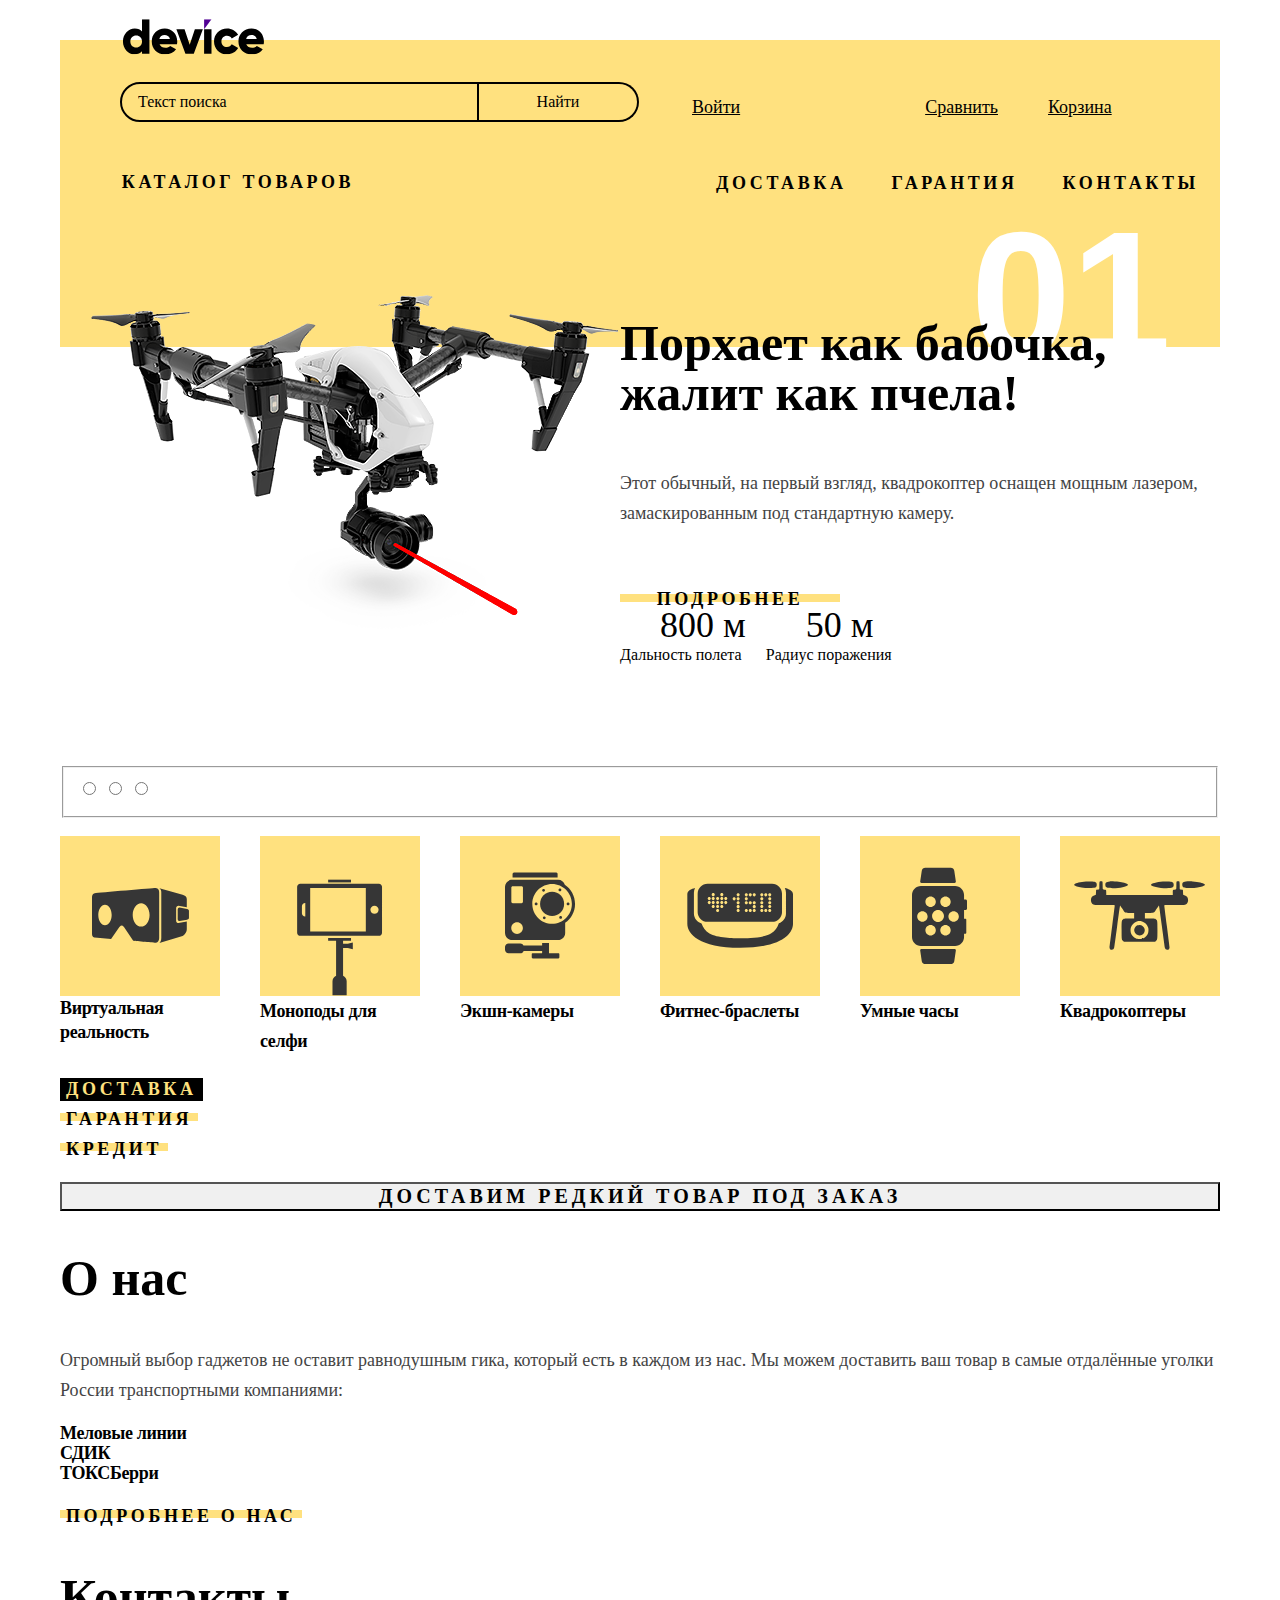
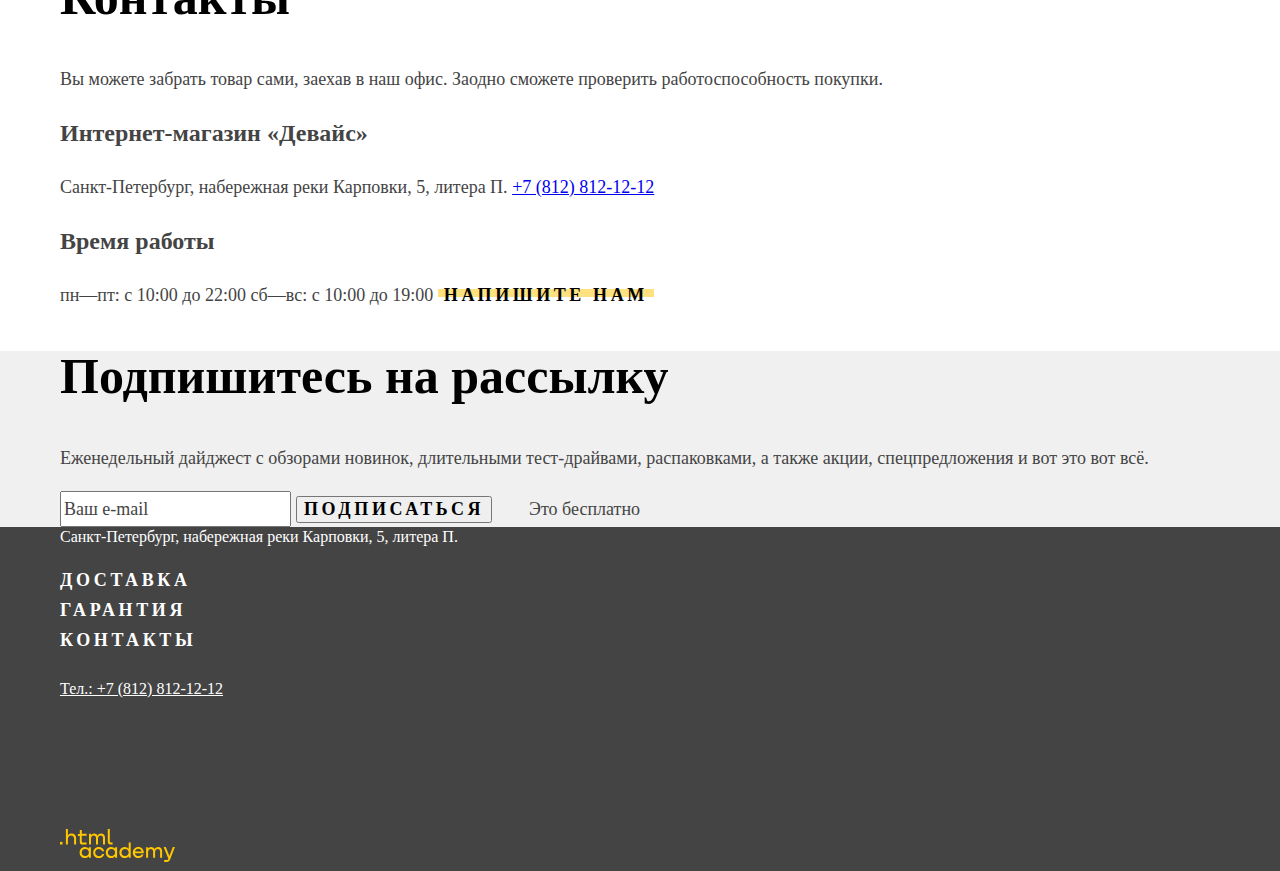
==== commit 654e2e77: "стилізація" ====
--- a/index.html
+++ b/index.html
@@ -4,10 +4,17 @@
     <meta charset="utf-8" />
     <title>HTML Academy: Девайс</title>
     <link rel="stylesheet" href="styles/style.css" />
+    <link rel="icon" href="favicon.ico" />
+    <link
+      rel="icon"
+      type="image/png"
+      sizes="32x32"
+      href="./images/favicon.png"
+    />
   </head>
   <body>
-    <div class="wrapper">
-      <header class="main_header">
+    <header class="main_header">
+      <a href="#">
         <img
           class="main_logo images"
           src="images/svg_ico/device-logo.svg"
@@ -16,227 +23,225 @@
           width="145"
           height="36"
         />
-        <form
-          class="header_search_form"
-          action="https://echo.htmlacademy.ru/"
-          method="post"
-        >
-          <input
-            class="header_search_input"
-            type="search"
-            name="header_search"
-            id="header_search"
-            placeholder="Текст поиска"
-          />
-          <input type="submit" class="header_search_submit" value="Найти" />
-        </form>
-        <button class="login header_button">Войти</button>
-        <button class="compare header_button">Сравнить</button>
-        <button class="trash header_button">Корзина</button>
-        <nav class="main_header_navigation">
-          <ul class="main_navigation_list">
-            <li class="main_navigation_item">
-              <a class="main_navigation_link" href="catalog.html"
-                >Каталог товаров</a
-              >
-            </li>
-            <li class="main_navigation_item">
-              <a class="main_navigation_link" href="delivery.html">Доставка</a>
-            </li>
-            <li class="main_navigation_item">
-              <a class="main_navigation_link" href="garanty.html">Гарантия</a>
-            </li>
-            <li class="main_navigation_item">
-              <a class="main_navigation_link" href="contacts.html">Контакты</a>
+      </a>
+      <form
+        class="header_search_form"
+        action="https://echo.htmlacademy.ru/"
+        method="post"
+      >
+        <input
+          class="header_search_input"
+          type="search"
+          name="header_search"
+          id="header_search"
+          placeholder="Текст поиска"
+        />
+        <input type="submit" class="header_search_submit" value="Найти" />
+      </form>
+      <a class="login header_button" href="#">Войти</a>
+      <a class="compare header_button" href="#">Сравнить</a>
+      <a class="trash header_button" href="#">Корзина</a>
+      <nav class="main_header_navigation">
+        <div class="catalog_container">
+          <button type="button" class="catalog_dropdown">
+            Каталог товаров
+          </button>
+          <ul class="dropdown_list dropdown_list_close">
+            <li class="dropdown_item">
+              <a class="dropdown_link" href="#">Виртуальная реальность</a>
+              <a class="dropdown_link" href="catalog.html"
+                >Моноподы для селфи</a
+              >
+              <a class="dropdown_link" href="#">Экшн камеры</a>
+            </li>
+            <li class="dropdown_item">
+              <a class="dropdown_link" href="#">Фитнес-браслеты</a>
+              <a class="dropdown_link" href="#">Умные часы</a>
+            </li>
+            <li class="dropdown_item">
+              <a class="dropdown_link" href="#">Квадрокоптеры</a>
             </li>
           </ul>
-        </nav>
-      </header>
-    </div>
+        </div>
+        <ul class="main_navigation_list">
+          <li class="main_navigation_item">
+            <a class="main_navigation_link" href="delivery.html">Доставка</a>
+          </li>
+          <li class="main_navigation_item">
+            <a class="main_navigation_link" href="garanty.html">Гарантия</a>
+          </li>
+          <li class="main_navigation_item">
+            <a class="main_navigation_link" href="contacts.html">Контакты</a>
+          </li>
+        </ul>
+      </nav>
+    </header>
     <main class="main_page">
       <h1 class="visually_hidden">Главная страница магазина "Девайс"</h1>
       <section class="main_slider">
         <h2 class="visually_hidden">Слайдер с товарами</h2>
-        <div class="wrapper">
-          <img
-            src="images/slider/slider-1.png"
-            alt="Изображение Дрона в слайдере"
-            class="slider_image"
-          />
-          <span class="slider_number"> 01 </span>
-          <h3 class="Slider_caption">Порхает как бабочка, жалит как пчела!</h3>
-          <span class="slider_description">
-            Этот обычный, на первый взгляд, квадрокоптер оснащен мощным лазером,
-            замаскированным под стандартную камеру.
-          </span>
-          <button class="slider_button button">Подробнее</button>
-
-          <fieldset class="sliders_radio_group">
-            <legend class="visually_hidden">Переключатели слайдов</legend>
-
-            <label for="first_slide" class="visually_hidden">
-              первый слайд</label
-            >
-
-            <input type="radio" name="slider_input" id="first_slide" />
-
-            <label for="second_slide" class="visually_hidden">
-              второй слайд</label
-            >
-
-            <input type="radio" name="slider_input" id="second_slide" />
-
-            <label for="third_slide" class="visually_hidden">
-              третий слайд</label
-            >
-
-            <input type="radio" name="slider_input" id="third_slide" />
-          </fieldset>
-
-          <dl class="technical_spec_list">
-            <dd class="technical_spec_desription">800 м</dd>
-            <dt class="techinal_spec_term">Дальность полета</dt>
-            <dd class="technical_spec_desription">50 м</dd>
-            <dt class="techinal_spec_term">Радиус поражения</dt>
-          </dl>
-        </div>
+        <ul class="slider_list">
+          <li class="slider_list_item">
+            <div class="slider_image">
+              <img
+                src="images/slider/slider-1.png"
+                alt="Изображение Дрона в слайдере"
+                class="slider_image"
+              />
+            </div>
+            <div class="slider_description">
+              <span class="slider_number"> 01 </span>
+              <h3 class="slider_caption">
+                Порхает как бабочка, жалит как пчела!
+              </h3>
+              <p class="slider_text">
+                Этот обычный, на первый взгляд, квадрокоптер оснащен мощным
+                лазером, замаскированным под стандартную камеру.
+              </p>
+              <a class="slider_button button" href="#"> Подробнее</a>
+
+              <dl class="technical_spec_list">
+                <div class="spec_container">
+                  <dt class="technical_spec_term">Дальность полета</dt>
+                  <dd class="technical_spec_desription">800 м</dd>
+                </div>
+                <div class="spec_container">
+                  <dt class="technical_spec_term">Радиус поражения</dt>
+                  <dd class="technical_spec_desription">50 м</dd>
+                </div>
+              </dl>
+            </div>
+          </li>
+          <li class="slider_list_item"></li>
+          <li class="slider_list_item"></li>
+        </ul>
+
+        <fieldset class="sliders_radio_group">
+          <legend class="visually_hidden">Переключатели слайдов</legend>
+
+          <label for="first_slide" class="visually_hidden"> первый слайд</label>
+
+          <input type="radio" name="slider_input" id="first_slide" />
+
+          <label for="second_slide" class="visually_hidden">
+            второй слайд</label
+          >
+
+          <input type="radio" name="slider_input" id="second_slide" />
+
+          <label for="third_slide" class="visually_hidden"> третий слайд</label>
+
+          <input type="radio" name="slider_input" id="third_slide" />
+        </fieldset>
       </section>
+
       <section class="catalog_category">
         <h2 class="visually_hidden">Категории товаров</h2>
-        <div class="wrapper">
-          <nav class="catalog_category_nav">
-            <ul class="category_nav_list">
-              <li class="category_nav_item">
-                <a href="#" class="category_nav_link">
-                  <div class="category_nav_images">
-                    <img
-                      src="images/catalog_category/virtual_glasses.svg"
-                      alt="очки виртуальной реальности"
-                      class="images"
-                      width="97px"
-                      height="55px"
-                    />
-                  </div>
-                  Виртуальная реальность
-                </a>
-              </li>
-              <li class="category_nav_item">
-                <a href="#" class="category_nav_link">
-                  <div class="category_nav_images">
-                    <img
-                      src="images/catalog_category/monopods.svg"
-                      alt="моноподы"
-                      class="images"
-                      width="86"
-                      height="117"
-                    />
-                  </div>
-                  Моноподы для селфи
-                </a>
-              </li>
-              <li class="category_nav_item">
-                <a href="#" class="category_nav_link">
-                  <div class="category_nav_images">
-                    <img
-                      src="images/catalog_category/action_camera.svg"
-                      alt="Экшн-камера"
-                      class="images"
-                      width="71"
-                      height="87"
-                    />
-                  </div>
-                  Экшн-камеры
-                </a>
-              </li>
-              <li class="category_nav_item">
-                <a href="#" class="category_nav_link">
-                  <div class="category_nav_images">
-                    <img
-                      src="images/catalog_category/fitnes_band.svg"
-                      alt="Фитнес-браслеты"
-                      class="images"
-                      width="107"
-                      height="65"
-                    />
-                  </div>
-                  Фитнес-браслеты
-                </a>
-              </li>
-              <li class="category_nav_item">
-                <a href="#" class="category_nav_link">
-                  <div class="category_nav_images">
-                    <img
-                      src="images/catalog_category/smart_watches.svg"
-                      alt="Умные часы"
-                      class="images"
-                      width="56"
-                      height="98"
-                    />
-                  </div>
-                  Умные часы
-                </a>
-              </li>
-              <li class="category_nav_item">
-                <a href="#" class="category_nav_link">
-                  <div class="category_nav_images">
-                    <img
-                      src="images/catalog_category/quadcopters.svg"
-                      alt="квадрокоптер"
-                      class="images"
-                      width="132"
-                      height="70"
-                    />
-                  </div>
-                  Квадрокоптеры
-                </a>
-              </li>
-            </ul>
-          </nav>
-        </div>
+        <nav class="catalog_category_nav">
+          <ul class="category_nav_list">
+            <li class="category_nav_item">
+              <a href="#" class="category_nav_link">
+                <div class="category_nav_images">
+                  <img
+                    src="images/catalog_category/virtual_glasses.svg"
+                    alt="очки виртуальной реальности"
+                    class="images"
+                    width="97"
+                    height="55"
+                  />
+                </div>
+                <h3 class="category_nav_title">Виртуальная реальность</h3>
+              </a>
+            </li>
+            <li class="category_nav_item">
+              <a href="#" class="category_nav_link">
+                <div class="category_nav_images">
+                  <img
+                    src="images/catalog_category/monopods.svg"
+                    alt="моноподы"
+                    class="images monopod_category"
+                    width="86"
+                    height="117"
+                  />
+                </div>
+                Моноподы для селфи
+              </a>
+            </li>
+            <li class="category_nav_item">
+              <a href="#" class="category_nav_link">
+                <div class="category_nav_images">
+                  <img
+                    src="images/catalog_category/action_camera.svg"
+                    alt="Экшн-камера"
+                    class="images"
+                    width="71"
+                    height="87"
+                  />
+                </div>
+                Экшн-камеры
+              </a>
+            </li>
+            <li class="category_nav_item">
+              <a href="#" class="category_nav_link">
+                <div class="category_nav_images">
+                  <img
+                    src="images/catalog_category/fitnes_band.svg"
+                    alt="Фитнес-браслеты"
+                    class="images"
+                    width="107"
+                    height="65"
+                  />
+                </div>
+                Фитнес-браслеты
+              </a>
+            </li>
+            <li class="category_nav_item">
+              <a href="#" class="category_nav_link">
+                <div class="category_nav_images">
+                  <img
+                    src="images/catalog_category/smart_watches.svg"
+                    alt="Умные часы"
+                    class="images"
+                    width="56"
+                    height="98"
+                  />
+                </div>
+                Умные часы
+              </a>
+            </li>
+            <li class="category_nav_item">
+              <a href="#" class="category_nav_link">
+                <div class="category_nav_images">
+                  <img
+                    src="images/catalog_category/quadcopters.svg"
+                    alt="квадрокоптер"
+                    class="images"
+                    width="132"
+                    height="70"
+                  />
+                </div>
+                Квадрокоптеры
+              </a>
+            </li>
+          </ul>
+        </nav>
       </section>
       <section class="advantages">
         <h2 class="visually_hidden">Преимущества</h2>
-        <div class="wrapper">
-          <ul class="advantages_list">
-            <li class="advantages_list_item list_item_current">
-              <button
-                class="advantages_button button advantages_button_current"
-              >
-                Доставка
-              </button>
-              <div class="advantages_description_wrapper">
-                <h3 class="advantages_item_title">Доставка</h3>
-                <span class="advantages_description">
-                  Мы с удовольствием доставим ваш товар прямо к вашему подъезду
-                  совершенно бесплатно! Ведь мы неплохо заработаем, поднимая его
-                  на ваш этаж.</span
-                >
-              </div>
-            </li>
-            <li class="advantages_list_item">
-              <button class="advantages_button button">Гарантия</button>
-              <div class="advantages_description_wrapper visually_hidden">
-                <h3 class="advantages_item_title">Гарантия</h3>
-                <span class="advantages_description">
-                  Если из-за возгорания купленного у нас товара у вас сгорит дом
-                  — не переживайте, мы выдадим вам новый. Товар, не дом, конечно
-                  же.
-                </span>
-              </div>
-            </li>
-            <li class="advantages_list_item">
-              <button class="advantages_button button">Кредит</button>
-              <div class="advantages_description_wrapper visually_hidden">
-                <h3 class="advantages_item_title">Кредит</h3>
-                <span class="advantages_description">
-                  Залезть в долговую яму стало проще! Кредитные консультанты
-                  подберут для вас наиболее выгодные условия кредита. Выгодные
-                  для банка, разумеется.</span
-                >
-              </div>
-            </li>
-          </ul>
-        </div>
+        <ul class="advantages_list">
+          <li class="advantages_list_item list_item_current">
+            <button class="advantages_button button advantages_button_current">
+              Доставка
+            </button>
+            </div>
+          </li>
+          <li class="advantages_list_item">
+            <button class="advantages_button button">Гарантия</button>
+          </li>
+          <li class="advantages_list_item">
+            <button type="button" class="advantages_button button">Кредит</button>
+          </li>
+        </ul>
       </section>
       <div class="wrapper">
         <button class="modal_open">Доставим редкий товар под заказ</button>
@@ -315,9 +320,7 @@
               >
             </li>
             <li class="footer_navigation_item">
-              <a class="footer_navigation_link" href="garanty.html"
-                >Гарантия</a
-              >
+              <a class="footer_navigation_link" href="garanty.html">Гарантия</a>
             </li>
             <li class="footer_navigation_item">
               <a class="footer_navigation_link" href="contacts.html"
--- a/styles/style.css
+++ b/styles/style.css
@@ -59,8 +59,13 @@
   flex-wrap: wrap;
   background-color: #ffe17f;
   position: relative;
-}
-
+  width: 1160px;
+  margin: 0 auto;
+}
+.main_header_navigation {
+  display: flex;
+  align-items: center;
+}
 .main_logo {
   position: absolute;
   left: 61px;
@@ -149,9 +154,11 @@
   font-style: normal;
   list-style: none;
   display: flex;
+  align-items: flex-end;
   gap: 45px;
   padding: 0 60px;
   margin-top: 48px;
+  margin-bottom: 0;
 }
 
 .main_navigation_link {
@@ -159,8 +166,85 @@
   color: #000;
 }
 
-.main_navigation_item:first-child {
-  margin-right: 295px;
+.catalog_dropdown {
+  font-family: "Raleway";
+  font-weight: 800;
+  font-size: 18px;
+  line-height: 21px;
+  letter-spacing: 0.2em;
+  text-transform: uppercase;
+  margin-right: 276px;
+  padding: 0;
+  padding-right: 24px;
+  background: transparent;
+  color: black;
+  border: none;
+  margin-left: 60px;
+  margin-top: 50px;
+  width: 260px;
+}
+
+.catalog_container {
+  position: relative;
+}
+
+.dropdown_list {
+  position: absolute;
+  top: 32px;
+  left: -60px;
+  z-index: 1;
+  display: none;
+  width: 1160px;
+  min-height: 134px;
+  box-sizing: border-box;
+  padding: 28px 0 27px 60px;
+  background-color: #ffe17f;
+}
+
+.main_slider {
+    position: relative;
+    width: 1160px;
+    margin: 0 auto;
+}
+
+.main_slider::before {
+    z-index: -1;
+    content: "";
+    position: absolute;
+    top: 0;
+    left: 0;
+    width: 1160px;
+    height: 150px;
+    background-color: #FFE17F;
+}
+.dropdown_item {
+  display: flex;
+  flex-direction: column;
+  width: max-content;
+  margin-right: 60px;
+  font-family: "Rubik", sans-serif;
+  font-size: 16px;
+  line-height: 18px;
+  font-weight: 400;
+  text-transform: none;
+  letter-spacing: normal;
+}
+
+.dropdown_link {
+    margin-bottom: 18px;
+    color: #000000;
+    text-decoration: none;
+}
+
+.slider_list {
+    padding:0;
+    margin:0;
+    list-style: none;
+}
+
+.slider_list_item {
+    display: flex;
+    justify-content: space-between;
 }
 
 .slider_caption {
@@ -170,15 +254,34 @@
   font-size: 50px;
   line-height: 50px;
   color: #000000;
-}
-
-.slider_description {
-  font-family: "Rubik";
-  font-style: normal;
-  font-weight: 400;
-  font-size: 18px;
-  line-height: 30px;
-  color: #444444;
+  position:relative;
+  margin-top: 121px;
+}
+
+.slider_number {
+    position: absolute;
+    display: block;
+    top: 8px;
+    right: 49px;
+    z-index: 0;
+    height: 140px;
+    font-family: "Rubik", sans-serif;
+    font-size: 180px;
+    line-height: 1;
+    font-weight: 700;
+    color: #FFFFFF;
+}
+.slider_text {
+  font-family: "Rubik";
+  font-style: normal;
+  font-weight: 400;
+  font-size: 18px;
+  line-height: 30px;
+  color: #444444;
+  margin:0;
+  padding:0;
+  margin-top: 29px;
+  margin-bottom: 61px;
 }
 
 .button {
@@ -191,6 +294,21 @@
   letter-spacing: 0.2em;
   text-transform: uppercase;
   color: #000000;
+  text-decoration: none;
+  position:relative;
+  background-color: transparent;
+  border: none;
+}
+
+.button::after {
+    content: "";
+    position: absolute;
+    top: 25%;
+    left: 0;
+    z-index: -1;
+    width: 100%;
+    height: 8px;
+    background-color: #FFE17F;
 }
 
 .technical_spec_list {
@@ -200,12 +318,27 @@
   font-size: 16px;
   line-height: 30px;
   color: #000000;
+  display: flex;
+  gap: 20px;
 }
 
 .technical_spec_desription {
   font-size: 36px;
 }
 
+.technical_spec_term {
+    order: 1;
+}
+.spec_container {
+    display: flex;
+    flex-direction: column;
+}
+
+.slider_button {
+    display: block;
+    width: 220px;
+}
+
 .category_nav_link {
   font-family: "Raleway";
   font-style: normal;
@@ -220,14 +353,37 @@
 .category_nav_list {
   list-style: none;
   padding: 0;
+  display: flex;
+  flex-wrap: wrap;
+  justify-content: space-between;
+}
+.category_nav_item {
+    width: 160px;
 }
 
 .category_nav_images {
   background-color: #ffe17f;
   width: 160px;
   min-height: 160px;
-}
-
+  display: flex;
+  justify-content: center;
+  align-items: center;
+}
+
+.monopod_category {
+    align-self: flex-end;
+}
+.category_nav_title {
+    min-height: 60px;
+    margin: 0;
+    font-size: 18px;
+    letter-spacing: -0.02em;
+}
+
+.advantages {
+    width: 1160px;
+    margin: 0 auto;
+}
 .advantages_list {
   padding: 0;
   list-style: none;
@@ -433,6 +589,13 @@
 
 /* страница каталога */
 
+.catalog_category {
+    width: 1160px;
+    margin: 0 auto;
+}
+
+
+
 .catalog_category_title {
   font-family: "Raleway";
   font-style: normal;
@@ -453,7 +616,7 @@
   padding: 0;
 }
 .filter_form {
-    background-color: #F0F0F0;
+  background-color: #f0f0f0;
 }
 .form_title {
   font-family: "Raleway";
@@ -475,3 +638,68 @@
   letter-spacing: -0.02em;
   color: #000000;
 }
+
+.product_list_link {
+  font-family: "Rubik";
+  font-style: normal;
+  font-weight: 700;
+  font-size: 18px;
+  line-height: 20px;
+  letter-spacing: -0.02em;
+  color: #000000;
+}
+
+.product_price {
+  font-family: "Rubik";
+  font-style: normal;
+  font-weight: 400;
+  font-size: 18px;
+  line-height: 21px;
+  text-align: right;
+  color: #444444;
+}
+
+.more_products {
+  background-color: #fff;
+  width: 760px;
+  border: 3px dashed #e5e5e5;
+  font-family: "Raleway";
+  font-style: normal;
+  font-weight: 800;
+  font-size: 16px;
+  line-height: 19px;
+  letter-spacing: 0.2em;
+  text-transform: uppercase;
+  color: #000000;
+}
+
+.pagination_nav {
+  background-color: #ebebeb;
+}
+
+.pagination_button {
+  font-family: "Raleway";
+  font-style: normal;
+  font-weight: 800;
+  font-size: 18px;
+  line-height: 21px;
+  letter-spacing: 0.2em;
+  text-transform: uppercase;
+  color: #000000;
+}
+
+.pagination_list {
+  list-style: none;
+  padding: 0;
+}
+
+.pagination_item_link {
+  font-family: "Rubik";
+  font-style: normal;
+  font-weight: 400;
+  font-size: 16px;
+  line-height: 20px;
+  text-align: center;
+  color: #444444;
+  opacity: 0.3;
+}
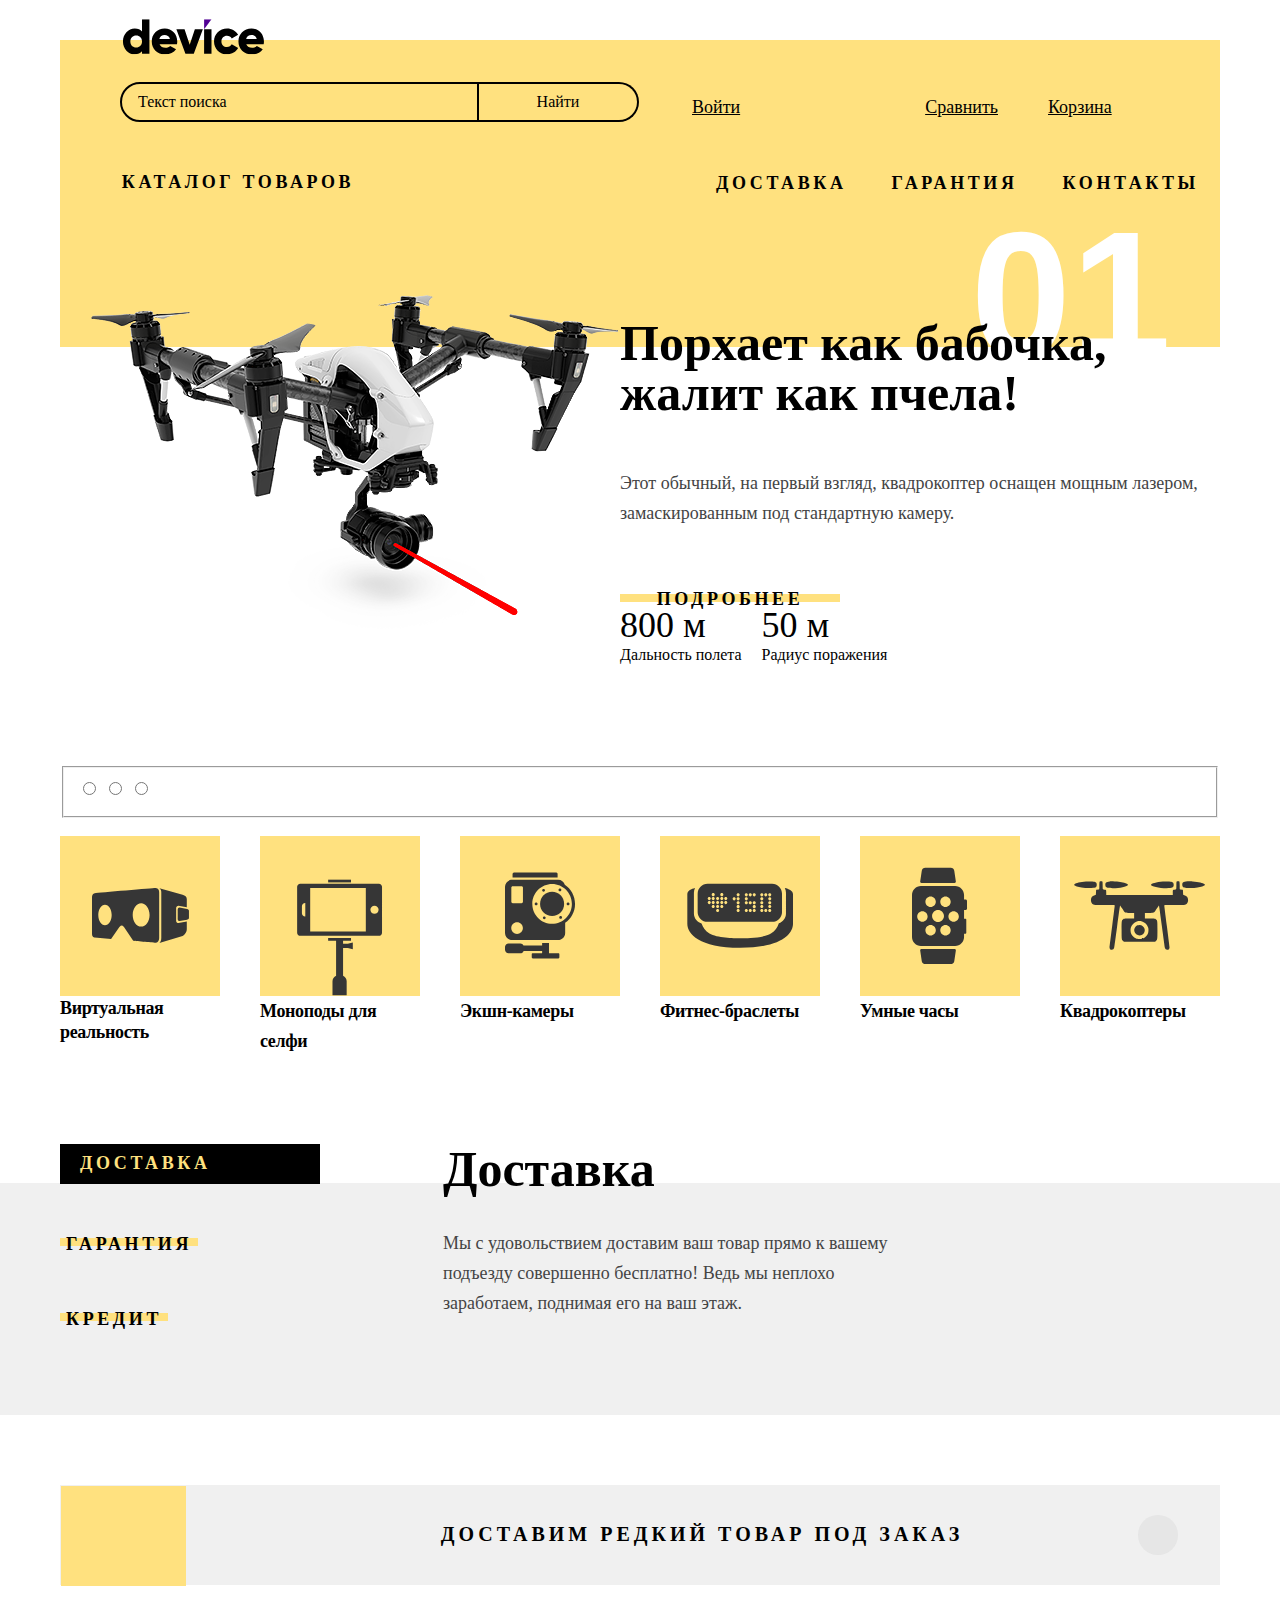
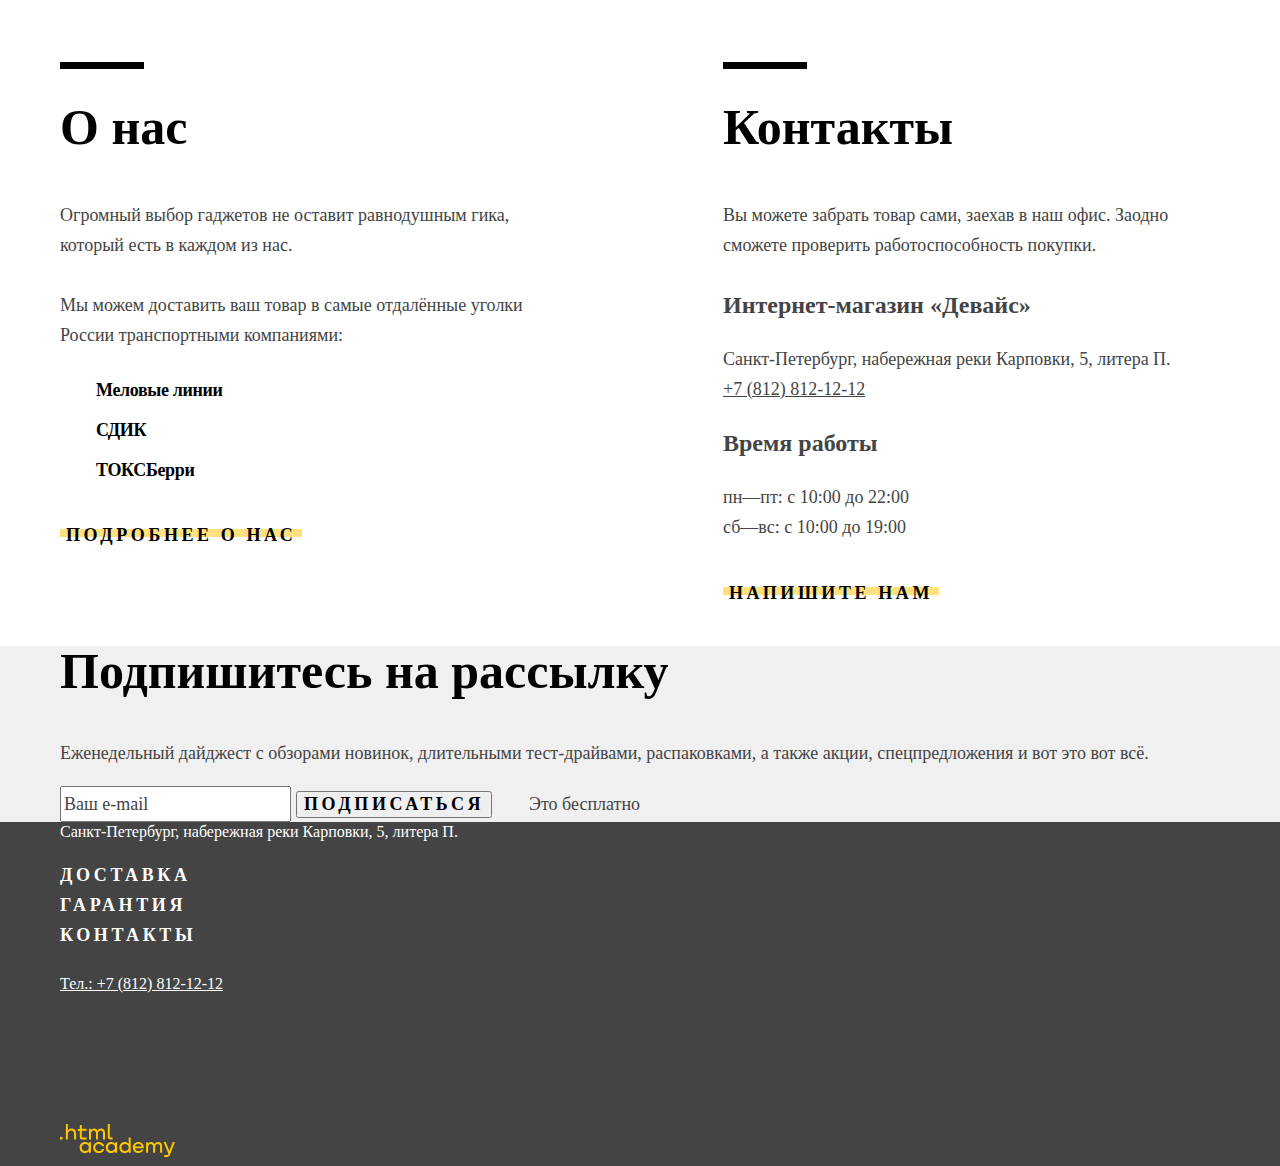
==== commit ec9691a1: "стилизация главной" ====
--- a/index.html
+++ b/index.html
@@ -227,35 +227,70 @@
         </nav>
       </section>
       <section class="advantages">
-        <h2 class="visually_hidden">Преимущества</h2>
-        <ul class="advantages_list">
-          <li class="advantages_list_item list_item_current">
-            <button class="advantages_button button advantages_button_current">
-              Доставка
-            </button>
-            </div>
-          </li>
-          <li class="advantages_list_item">
-            <button class="advantages_button button">Гарантия</button>
-          </li>
-          <li class="advantages_list_item">
-            <button type="button" class="advantages_button button">Кредит</button>
-          </li>
-        </ul>
+        <div class="advantages_wrapper">
+          <h2 class="visually_hidden">Преимущества</h2>
+          <ul class="advantages_list">
+            <li class="advantages_list_item list_item_current">
+              <button
+                class="advantages_button button advantages_button_current"
+              >
+                Доставка
+              </button>
+            </li>
+            <li class="advantages_list_item">
+              <button class="advantages_button button">Гарантия</button>
+            </li>
+            <li class="advantages_list_item">
+              <button type="button" class="advantages_button button">
+                Кредит
+              </button>
+            </li>
+          </ul>
+          <ul class="advantages_description_list">
+            <li class="advantages_description_item">
+              <h3 class="advantages_item_title delivery_description">
+                Доставка
+              </h3>
+              <p class="advantages_description">
+                Мы с удовольствием доставим ваш товар прямо к вашему подъезду
+                совершенно бесплатно! Ведь мы неплохо заработаем, поднимая его
+                на ваш этаж.
+              </p>
+            </li>
+            <li class="advantages_description_item visually_hidden">
+              <h3 class="advantages_item_title warantly_description">
+                Гарантия
+              </h3>
+              <p class="advantages_description">
+                Если из-за возгорания купленного у нас товара у вас сгорит дом —
+                не переживайте, мы выдадим вам новый. Товар, не дом, конечно же.
+              </p>
+            </li>
+            <li class="advantages_description_item visually_hidden">
+              <h3 class="advantages_item_title credit_description">Кредит</h3>
+              <p class="advantages_description">
+                Залезть в долговую яму стало проще! Кредитные консультанты
+                подберут для вас наиболее выгодные условия кредита. Выгодные для
+                банка, разумеется.
+              </p>
+            </li>
+          </ul>
+        </div>
       </section>
       <div class="wrapper">
         <button class="modal_open">Доставим редкий товар под заказ</button>
       </div>
-      <div class="wrapper wrapper_about">
+      <div class="wrapper_about">
+
         <section class="about_us">
-          <h2 class="main_titles">О нас</h2>
-          <span class="about_text">
+          <h2 class="main_titles">О нас </h2>
+          <p class="about_text">
             Огромный выбор гаджетов не оставит равнодушным гика, который есть в
             каждом из нас.
-          </span>
-          <span class="about_text"
-            >Мы можем доставить ваш товар в самые отдалённые уголки России
-            транспортными компаниями:</span
+          </p>
+          <p class="about_text"
+          >Мы можем доставить ваш товар в самые отдалённые уголки России
+          транспортными компаниями:</p
           >
           <ul class="post_list">
             <li class="post_list_item">Меловые линии</li>
@@ -266,10 +301,10 @@
         </section>
         <section class="contacts">
           <h2 class="main_titles">Контакты</h2>
-          <span class="about_text">
+          <p class="about_text">
             Вы можете забрать товар сами, заехав в наш офис. Заодно сможете
             проверить работоспособность покупки.
-          </span>
+          </p>
           <address class="address_info">
             <p class="address_info_title">Интернет-магазин «Девайс»</p>
             Санкт-Петербург, набережная реки Карповки, 5, литера П.
@@ -277,9 +312,10 @@
           </address>
           <time class="work_time">
             <p class="address_info_title">Время работы</p>
-            пн—пт: с 10:00 до 22:00 сб—вс: с 10:00 до 19:00
+            пн—пт: с 10:00 до 22:00 <br>
+            сб—вс: с 10:00 до 19:00
           </time>
-          <button class="button">Напишите нам</button>
+          <button class="button button_contact">Напишите нам</button>
         </section>
       </div>
       <section class="subscribe">
--- a/styles/style.css
+++ b/styles/style.css
@@ -54,6 +54,13 @@
   margin: 0 auto;
 }
 
+.wrapper_about {
+    width: 1160px;
+    margin: 0 auto;
+    display: flex;
+    justify-content: space-between;
+
+}
 .main_header {
   display: flex;
   flex-wrap: wrap;
@@ -202,20 +209,20 @@
 }
 
 .main_slider {
-    position: relative;
-    width: 1160px;
-    margin: 0 auto;
+  position: relative;
+  width: 1160px;
+  margin: 0 auto;
 }
 
 .main_slider::before {
-    z-index: -1;
-    content: "";
-    position: absolute;
-    top: 0;
-    left: 0;
-    width: 1160px;
-    height: 150px;
-    background-color: #FFE17F;
+  z-index: -1;
+  content: "";
+  position: absolute;
+  top: 0;
+  left: 0;
+  width: 1160px;
+  height: 150px;
+  background-color: #ffe17f;
 }
 .dropdown_item {
   display: flex;
@@ -231,20 +238,20 @@
 }
 
 .dropdown_link {
-    margin-bottom: 18px;
-    color: #000000;
-    text-decoration: none;
+  margin-bottom: 18px;
+  color: #000000;
+  text-decoration: none;
 }
 
 .slider_list {
-    padding:0;
-    margin:0;
-    list-style: none;
+  padding: 0;
+  margin: 0;
+  list-style: none;
 }
 
 .slider_list_item {
-    display: flex;
-    justify-content: space-between;
+  display: flex;
+  justify-content: space-between;
 }
 
 .slider_caption {
@@ -254,22 +261,22 @@
   font-size: 50px;
   line-height: 50px;
   color: #000000;
-  position:relative;
+  position: relative;
   margin-top: 121px;
 }
 
 .slider_number {
-    position: absolute;
-    display: block;
-    top: 8px;
-    right: 49px;
-    z-index: 0;
-    height: 140px;
-    font-family: "Rubik", sans-serif;
-    font-size: 180px;
-    line-height: 1;
-    font-weight: 700;
-    color: #FFFFFF;
+  position: absolute;
+  display: block;
+  top: 8px;
+  right: 49px;
+  z-index: 0;
+  height: 140px;
+  font-family: "Rubik", sans-serif;
+  font-size: 180px;
+  line-height: 1;
+  font-weight: 700;
+  color: #ffffff;
 }
 .slider_text {
   font-family: "Rubik";
@@ -278,8 +285,8 @@
   font-size: 18px;
   line-height: 30px;
   color: #444444;
-  margin:0;
-  padding:0;
+  margin: 0;
+  padding: 0;
   margin-top: 29px;
   margin-bottom: 61px;
 }
@@ -295,20 +302,20 @@
   text-transform: uppercase;
   color: #000000;
   text-decoration: none;
-  position:relative;
+  position: relative;
   background-color: transparent;
   border: none;
 }
 
-.button::after {
-    content: "";
-    position: absolute;
-    top: 25%;
-    left: 0;
-    z-index: -1;
-    width: 100%;
-    height: 8px;
-    background-color: #FFE17F;
+.button::before {
+  content: "";
+  position: absolute;
+  top: 25%;
+  left: 0;
+  z-index: -1;
+  width: 100%;
+  height: 8px;
+  background-color: #ffe17f;
 }
 
 .technical_spec_list {
@@ -324,19 +331,20 @@
 
 .technical_spec_desription {
   font-size: 36px;
+  margin: 0;
 }
 
 .technical_spec_term {
-    order: 1;
+  order: 1;
 }
 .spec_container {
-    display: flex;
-    flex-direction: column;
+  display: flex;
+  flex-direction: column;
 }
 
 .slider_button {
-    display: block;
-    width: 220px;
+  display: block;
+  width: 220px;
 }
 
 .category_nav_link {
@@ -358,7 +366,7 @@
   justify-content: space-between;
 }
 .category_nav_item {
-    width: 160px;
+  width: 160px;
 }
 
 .category_nav_images {
@@ -371,28 +379,56 @@
 }
 
 .monopod_category {
-    align-self: flex-end;
+  align-self: flex-end;
 }
 .category_nav_title {
-    min-height: 60px;
-    margin: 0;
-    font-size: 18px;
-    letter-spacing: -0.02em;
+  min-height: 60px;
+  margin: 0;
+  font-size: 18px;
+  letter-spacing: -0.02em;
 }
 
 .advantages {
-    width: 1160px;
-    margin: 0 auto;
+  background-color: #f0f0f0;
+  position: relative;
+  margin-top: 70px;
+  margin-bottom: 70px;
+  min-height: 289px;
+  z-index: -2;
+}
+
+.advantages_wrapper {
+  width: 1160px;
+  margin: 0 auto;
+  display: flex;
+}
+.advantages::before {
+  position: absolute;
+  content: "";
+  display: block;
+  height: 96px;
+  width: 100%;
+  background-color: #fff;
+  left: 0;
+  top: -39px;
 }
 .advantages_list {
   padding: 0;
   list-style: none;
+  display: flex;
+  flex-direction: column;
+  gap: 45px;
+  margin-right: 123px;
 }
 
 .advantages_button_current {
   color: #ffe17f;
   border: none;
   background-color: black;
+  width: 260px;
+  min-height: 40px;
+  text-align: left;
+  padding-left: 20px;
 }
 
 .advantages_item_title {
@@ -402,6 +438,9 @@
   font-size: 50px;
   line-height: 50px;
   color: #000000;
+  margin: 0;
+  padding: 0;
+  margin-bottom: 34px;
 }
 
 .advantages_description {
@@ -411,6 +450,28 @@
   font-size: 18px;
   line-height: 30px;
   color: #444444;
+  width: 448px;
+}
+
+.advantages_description_list {
+  list-style: none;
+  padding: 0;
+  z-index: 1;
+}
+
+.advantages_item_title {
+  position: relative;
+}
+
+.delivery_description::after {
+  position: absolute;
+  content: "";
+  display: block;
+  width: 136px;
+  height: 164px;
+  background-image: url(../images/advantages/delivery.svg);
+  top: 1px;
+  left: 565px;
 }
 
 .modal_open {
@@ -425,6 +486,41 @@
   color: #000000;
   background-color: #f0f0f0;
   width: 1160px;
+  margin: 0 auto;
+  min-height: 100px;
+  position: relative;
+  border: none;
+  padding-left: 130px;
+}
+
+.modal_open::before {
+  position: absolute;
+  display: block;
+  content: "";
+  width: 125px;
+  height: 100px;
+  background-image: url(../images/modal_button/delivery-car.svg);
+  top: 1px;
+  left: 1px;
+  background-position: 50% 50%;
+  background-repeat: no-repeat;
+  background-color: #ffe17f;
+}
+
+.modal_open::after {
+  position: absolute;
+  content: "";
+  display: block;
+  text-align: center;
+  width: 40px;
+  height: 40px;
+  right: 42px;
+  top: 30px;
+  border-radius: 50%;
+  background: rgba(220, 220, 220, 0.5);
+  background-image: url(../images/modal_button/info-link.svg);
+  background-repeat: no-repeat;
+  background-position: 50% 50%;
 }
 
 .main_titles {
@@ -434,17 +530,31 @@
   font-size: 50px;
   line-height: 50px;
   color: #000000;
+  margin-bottom: 48px;
+  position: relative;
+  margin-top: 117px;
+}
+
+.main_titles::before {
+    position: absolute;
+    display: block;
+    content: "";
+    height: 7px;
+    background-color: #000;
+    width: 84px;
+    top: -40px;
+    left: 0px;
 }
 
 .about_text {
   width: 497px;
-  height: 60px;
-  font-family: "Rubik";
-  font-style: normal;
-  font-weight: 400;
-  font-size: 18px;
-  line-height: 30px;
-  color: #444444;
+  font-family: "Rubik";
+  font-style: normal;
+  font-weight: 400;
+  font-size: 18px;
+  line-height: 30px;
+  color: #444444;
+  margin-bottom: 30px;
 }
 
 .address_info {
@@ -456,6 +566,11 @@
   color: #444444;
 }
 
+.address_info a {
+    display: block;
+    color: #444444;
+    text-decoration: underline;
+}
 .address_info_title {
   font-family: "Rubik";
   font-style: normal;
@@ -482,13 +597,21 @@
   letter-spacing: -0.02em;
   color: black;
   list-style: none;
-  padding: 0;
+  padding-left: 36px;
+  display: flex;
+  flex-direction: column;
+  gap: 20px;
+  margin-bottom: 40px;
 }
 
 .subscribe {
   background-color: #f0f0f0;
 }
 
+.button_contact {
+    display: block;
+    margin-top: 40px;
+}
 .subscribe_title {
   font-family: "Raleway";
   font-style: normal;
@@ -590,11 +713,9 @@
 /* страница каталога */
 
 .catalog_category {
-    width: 1160px;
-    margin: 0 auto;
-}
-
-
+  width: 1160px;
+  margin: 0 auto;
+}
 
 .catalog_category_title {
   font-family: "Raleway";
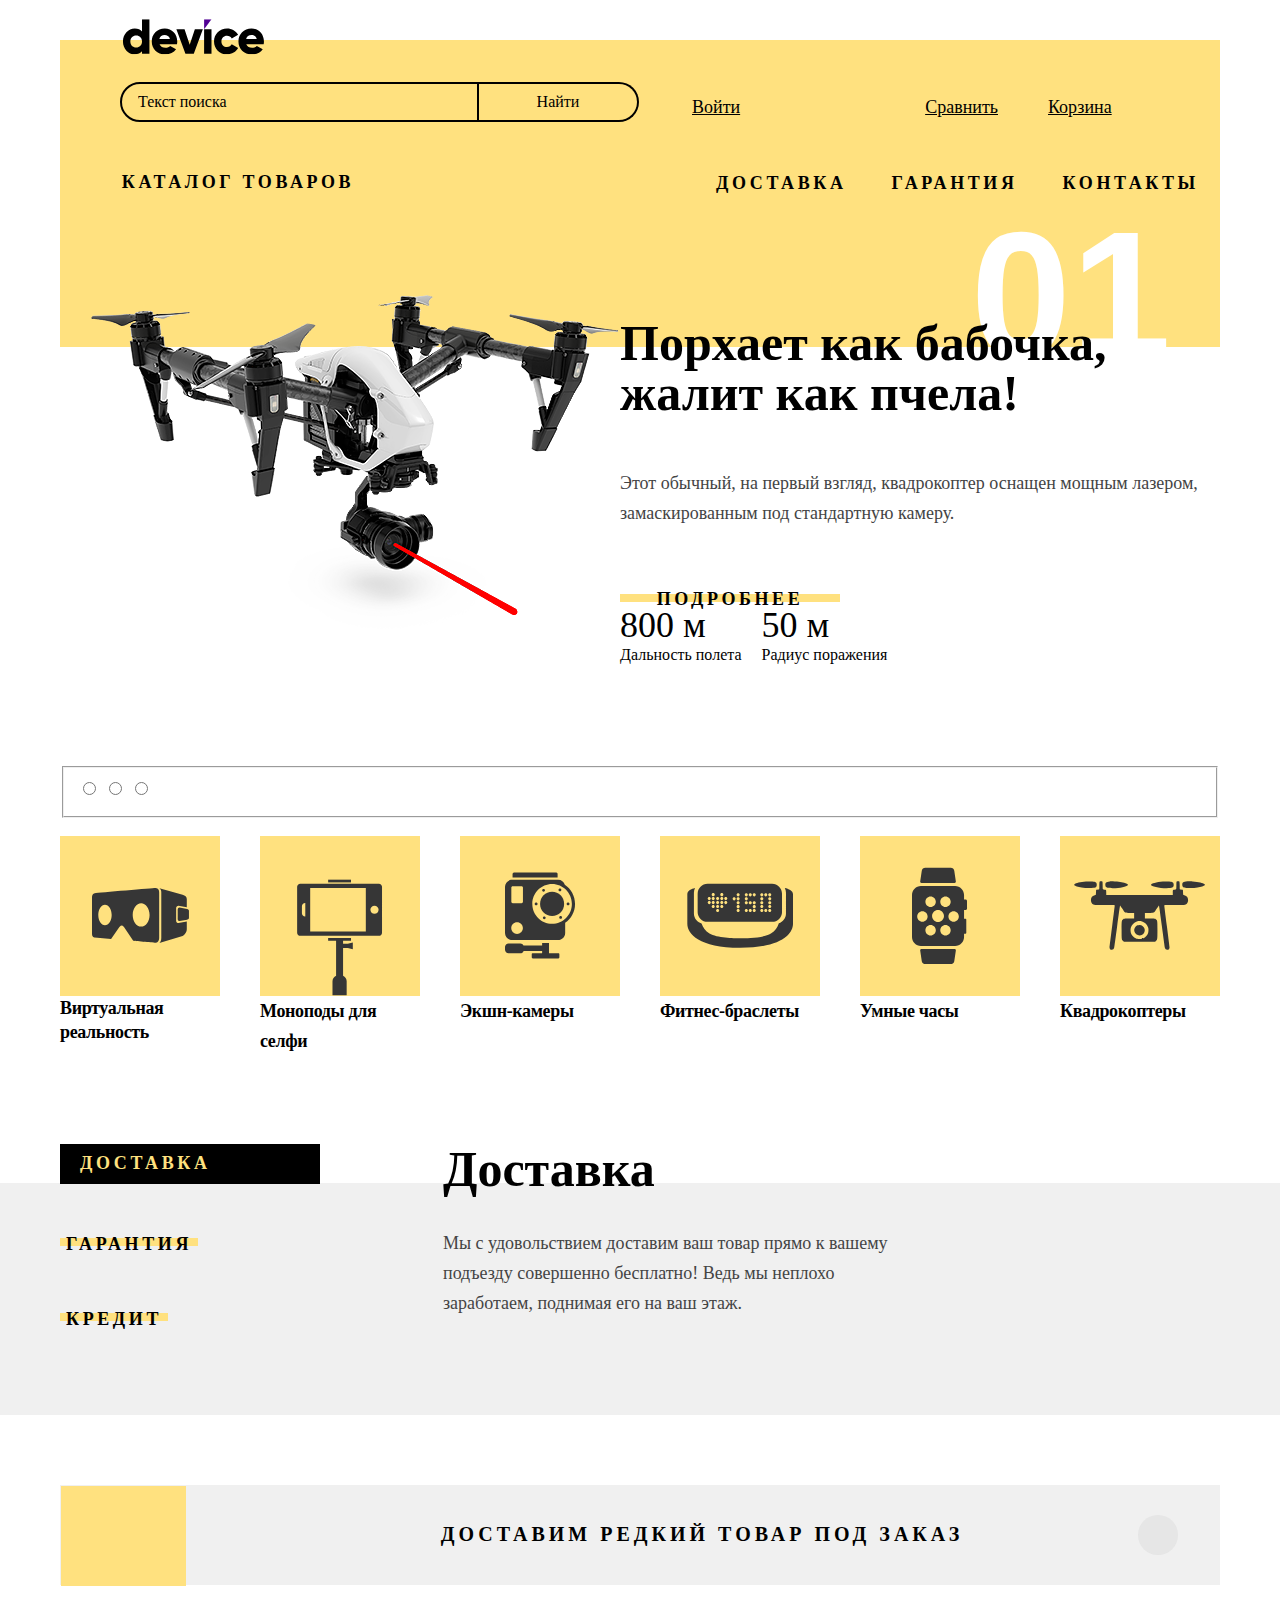
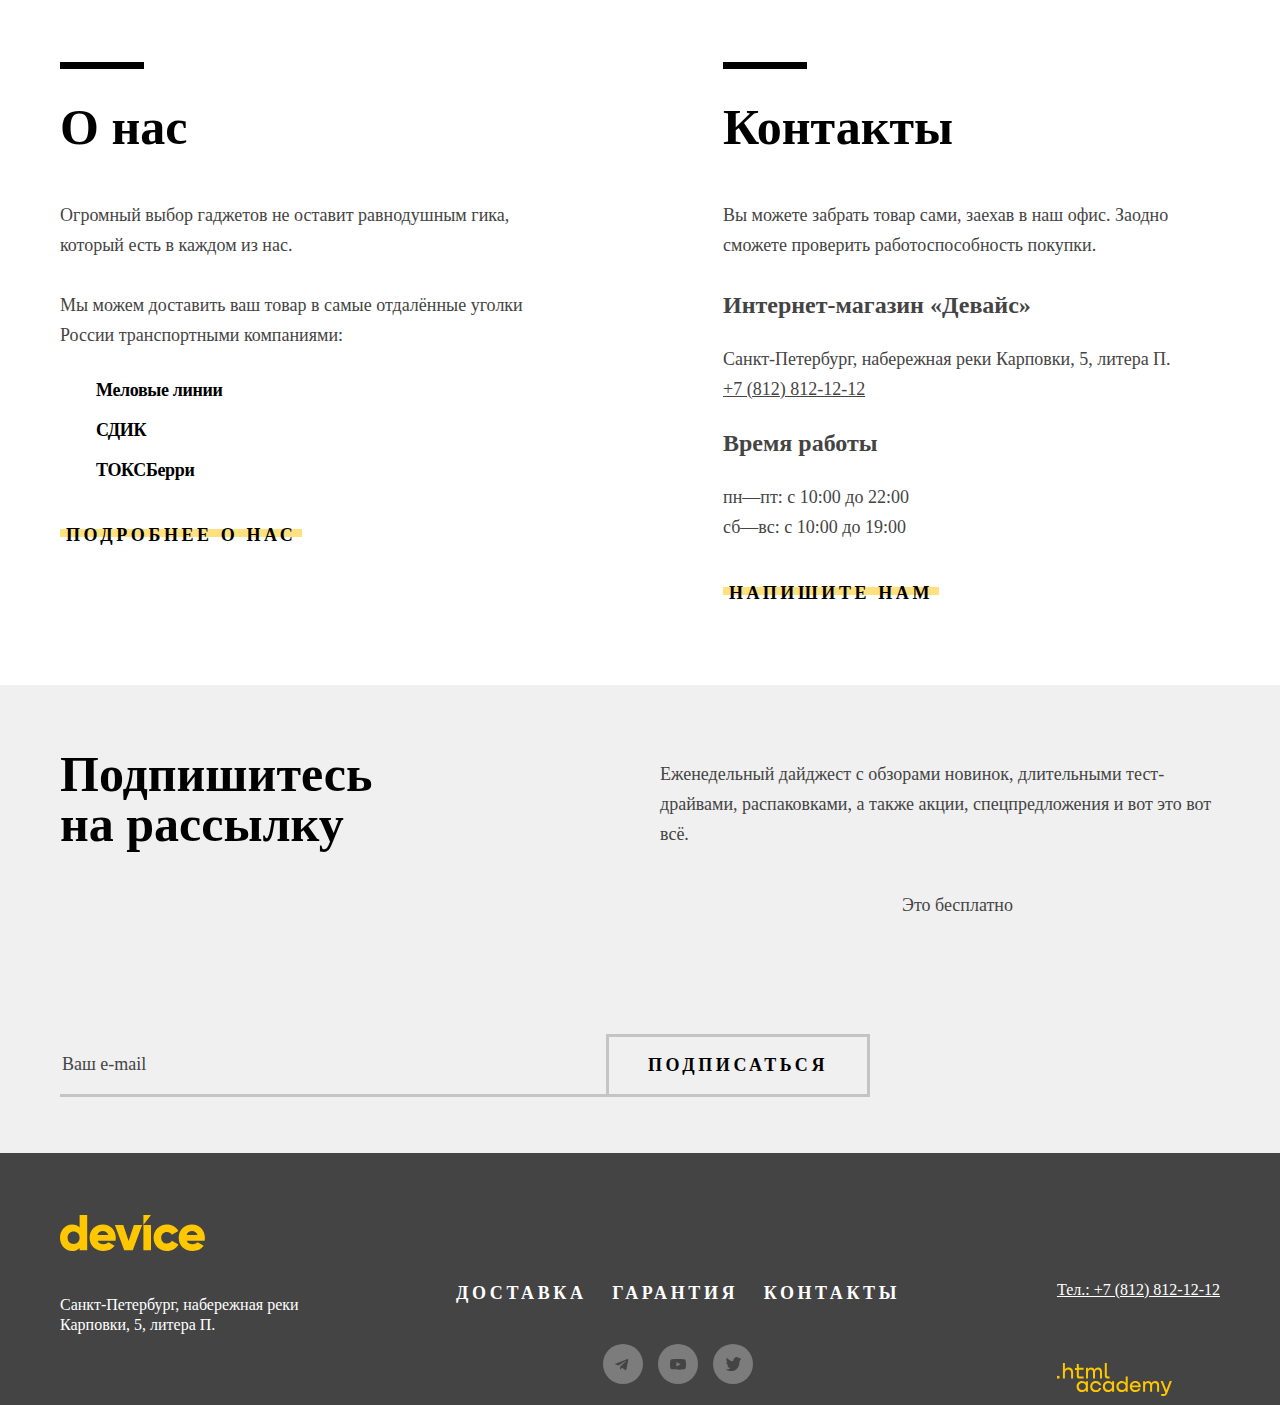
==== commit a82595bc: "стилізація головної" ====
--- a/index.html
+++ b/index.html
@@ -14,9 +14,9 @@
   </head>
   <body>
     <header class="main_header">
-      <a href="#">
+      <a href="#" class="main_logo">
         <img
-          class="main_logo images"
+          class="images"
           src="images/svg_ico/device-logo.svg"
           alt="Логотип "
           class="main_logo"
@@ -281,17 +281,16 @@
         <button class="modal_open">Доставим редкий товар под заказ</button>
       </div>
       <div class="wrapper_about">
-
         <section class="about_us">
-          <h2 class="main_titles">О нас </h2>
+          <h2 class="main_titles">О нас</h2>
           <p class="about_text">
             Огромный выбор гаджетов не оставит равнодушным гика, который есть в
             каждом из нас.
           </p>
-          <p class="about_text"
-          >Мы можем доставить ваш товар в самые отдалённые уголки России
-          транспортными компаниями:</p
-          >
+          <p class="about_text">
+            Мы можем доставить ваш товар в самые отдалённые уголки России
+            транспортными компаниями:
+          </p>
           <ul class="post_list">
             <li class="post_list_item">Меловые линии</li>
             <li class="post_list_item">СДИК</li>
@@ -312,14 +311,14 @@
           </address>
           <time class="work_time">
             <p class="address_info_title">Время работы</p>
-            пн—пт: с 10:00 до 22:00 <br>
+            пн—пт: с 10:00 до 22:00 <br />
             сб—вс: с 10:00 до 19:00
           </time>
           <button class="button button_contact">Напишите нам</button>
         </section>
       </div>
       <section class="subscribe">
-        <div class="wrapper">
+        <div class="wrapper subscribe_container">
           <h2 class="subscribe_title">Подпишитесь на рассылку</h2>
           <p class="subscribe_description">
             Еженедельный дайджест с обзорами новинок, длительными тест-драйвами,
@@ -338,141 +337,115 @@
               id="email_subscribe"
             />
             <input class="email_submit" type="submit" value="Подписаться" />
-            <span class="watchword">Это бесплатно</span>
           </form>
+          <span class="watchword">Это бесплатно</span>
         </div>
       </section>
     </main>
     <footer class="main_footer">
       <div class="wrapper">
-        <address class="footer_address">
-          Санкт-Петербург, набережная реки Карповки, 5, литера П.
-        </address>
-        <nav class="main_footer_navigation">
-          <ul class="footer_navigation_list">
-            <li class="footer_navigation_item">
-              <a class="footer_navigation_link" href="delivery.html"
-                >Доставка</a
-              >
-            </li>
-            <li class="footer_navigation_item">
-              <a class="footer_navigation_link" href="garanty.html">Гарантия</a>
-            </li>
-            <li class="footer_navigation_item">
-              <a class="footer_navigation_link" href="contacts.html"
-                >Контакты</a
-              >
-            </li>
-          </ul>
-        </nav>
-        <a class="footer_tel" href="tel:+78128121212">
-          Тел.: +7 (812) 812-12-12
+        <a href="#" class="footer_logo">
+          <img
+            src="images/footer_images/logo-yellow.svg"
+            alt="Логотип магазина «Девайс» "
+          />
         </a>
-
-        <ul class="social_list">
-          <li>
-            <a href="https://vk.com/htmlacademy" class="social_link">
-              <span class="visually_hidden"> Вконтакте </span>
+        <div class="footer_container">
+          <address class="footer_address">
+            Санкт-Петербург, набережная реки Карповки, 5, литера П.
+          </address>
+          <nav class="main_footer_navigation">
+            <ul class="footer_navigation_list">
+              <li class="footer_navigation_item">
+                <a class="footer_navigation_link" href="delivery.html"
+                  >Доставка</a
+                >
+              </li>
+              <li class="footer_navigation_item">
+                <a class="footer_navigation_link" href="warantly.html"
+                  >Гарантия</a
+                >
+              </li>
+              <li class="footer_navigation_item">
+                <a class="footer_navigation_link" href="contacts.html"
+                  >Контакты</a
+                >
+              </li>
+            </ul>
+            <ul class="social_list">
+              <li>
+                <a href="https://t.me/htmlacademy" class="social_link telegram">
+                  <span class="visually_hidden"> Telegram </span>
+                </a>
+              </li>
+              <li>
+                <a href="https://www.youtube.com/user/htmlacademyru" class="social_link youtube">
+                  <span class="visually_hidden"> Youtube</span></a
+                >
+              </li>
+              <li>
+                <a
+                  href="https://www.youtube.com/user/htmlacademyru"
+                  class="social_link twitter"
+                >
+                  <span class="visually_hidden"> Twitter </span>
+                </a>
+              </li>
+            </ul>
+          </nav>
+          <section class="footer_phone">
+            <a class="footer_tel" href="tel:+78128121212">
+              Тел.: +7 (812) 812-12-12
+            </a>
+
+            <a class="htmlacademy_logo" href="htmlacademy.ru">
+              <span class="visually_hidden">Логотип компании htmlacademy</span>
               <svg
                 role="img"
-                width="24"
-                height="15"
-                viewBox="0 0 24 15"
+                width="115"
+                height="33"
+                viewBox="0 0 115 33"
                 fill="currentColor"
                 xmlns="http://www.w3.org/2000/svg"
               >
-                <path
-                  fill-rule="evenodd"
-                  clip-rule="evenodd"
-                  d="M23.45 1.448C23.616 0.902 23.45 0.5 22.655 0.5H20.03C19.362 0.5 19.054 0.847 18.887 1.23C18.887 1.23 17.552 4.426 15.661 6.502C15.049 7.104 14.771 7.295 14.437 7.295C14.27 7.295 14.019 7.104 14.019 6.557V1.448C14.019 0.792 13.835 0.5 13.279 0.5H9.151C8.734 0.5 8.483 0.804 8.483 1.093C8.483 1.714 9.429 1.858 9.526 3.606V7.404C9.526 8.237 9.373 8.388 9.039 8.388C8.149 8.388 5.984 5.177 4.699 1.503C4.45 0.788 4.198 0.5 3.527 0.5H0.9C0.15 0.5 0 0.847 0 1.23C0 1.912 0.89 5.3 4.145 9.781C6.315 12.841 9.37 14.5 12.153 14.5C13.822 14.5 14.028 14.132 14.028 13.497V11.184C14.028 10.447 14.186 10.3 14.715 10.3C15.105 10.3 15.772 10.492 17.33 11.967C19.11 13.716 19.403 14.5 20.405 14.5H23.03C23.78 14.5 24.156 14.132 23.94 13.404C23.702 12.68 22.852 11.629 21.725 10.382C21.113 9.672 20.195 8.907 19.916 8.524C19.527 8.033 19.638 7.814 19.916 7.377C19.916 7.377 23.116 2.951 23.449 1.448H23.45Z"
+                <path d="M0 12.9V15.5H2.5V12.9H0Z" />
+                <path
+                  d="M11.6 4.5C10 4.5 8.8 5.2 8 6.2H7.9V0H5.9V15.5H7.9V10.2C7.9 8.1 9.2 6.6 11.2 6.6C13 6.6 14.1 8 14.1 9.8V15.5H16.1V9.4C16.2 6.4 14.3 4.5 11.6 4.5Z"
+                />
+                <path
+                  d="M26.6 4.8H21.8V1.1H19.8V4.9H17.9V6.9H19.8V12.9C19.8 14.6 20.8 15.6 22.5 15.6H26.6V13.6H22.9C22.2 13.6 21.8 13.2 21.8 12.5V6.8H26.6V4.8Z"
+                />
+                <path
+                  d="M41.1 4.6C39.5 4.6 38.2 5.4 37.6 6.7H37.5C36.9 5.5 35.7 4.6 34.1 4.6C32.7 4.6 31.6 5.4 31 6.4H30.9V4.8H29V15.4H31V10C31 8 32 6.5 33.6 6.5C35.1 6.5 36 7.5 36 9.1V15.4H38V9.8C38 7.4 39.4 6.5 40.6 6.5C42.1 6.5 43 7.5 43 9.1V15.4H45V8.9C45.1 6.4 43.6 4.6 41.1 4.6Z"
+                />
+                <path
+                  d="M47.8 12.7C47.8 14.4 48.8 15.4 50.6 15.4H52.6V13.4H50.9C50.2 13.4 49.8 13 49.8 12.3V0H47.8V12.7Z"
+                />
+                <path
+                  d="M28.9 19.7C28 18.6 26.7 17.9 25 17.9C21.9 17.9 19.6 20.2 19.6 23.5C19.6 26.8 21.9 29.1 25 29.1C26.8 29.1 28 28.3 28.8 27.2H28.9V28.8H30.9V18.2H28.9V19.7ZM25.3 27.1C23.1 27.1 21.7 25.5 21.7 23.5C21.7 21.5 23.1 19.9 25.3 19.9C27.5 19.9 28.9 21.5 28.9 23.5C28.9 25.4 27.5 27.1 25.3 27.1Z"
+                />
+                <path
+                  d="M44.2 22C43.7 19.6 41.6 17.9 38.8 17.9C35.4 17.9 33.2 20.4 33.2 23.5C33.2 26.6 35.4 29.1 38.8 29.1C41.6 29.1 43.7 27.3 44.2 24.9H42.1C41.7 26.2 40.4 27.2 38.8 27.2C36.6 27.2 35.2 25.6 35.2 23.6C35.2 21.6 36.6 20 38.8 20C40.4 20 41.6 21 42.1 22.2H44.2V22Z"
+                />
+                <path
+                  d="M55.1 19.7C54.2 18.6 52.9 17.9 51.2 17.9C48.1 17.9 45.8 20.2 45.8 23.5C45.8 26.8 48.1 29.1 51.2 29.1C53 29.1 54.2 28.3 55 27.2H55.1V28.8H57.1V18.2H55.1V19.7ZM51.5 27.1C49.3 27.1 47.9 25.5 47.9 23.5C47.9 21.5 49.3 19.9 51.5 19.9C53.7 19.9 55.1 21.5 55.1 23.5C55.1 25.4 53.6 27.1 51.5 27.1Z"
+                />
+                <path
+                  d="M68.7 19.8C67.8 18.7 66.5 17.9 64.8 17.9C61.7 17.9 59.4 20.2 59.4 23.5C59.4 26.8 61.6 29.1 64.8 29.1C66.5 29.1 67.8 28.3 68.6 27.3H68.7V28.8H70.7V13.4H68.7V19.8ZM65.1 27.1C62.9 27.1 61.5 25.5 61.5 23.5C61.5 21.5 62.9 19.9 65.1 19.9C67.3 19.9 68.7 21.5 68.7 23.5C68.6 25.5 67.2 27.1 65.1 27.1Z"
+                />
+                <path
+                  d="M78.3 17.9C75 17.9 72.8 20.4 72.8 23.5C72.8 26.5 74.9 29.1 78.3 29.1C80.8 29.1 82.8 27.8 83.5 25.5H81.4C80.9 26.5 79.8 27.1 78.4 27.1C76.5 27.1 75.1 25.8 75 24.2H83.8C84 20.6 81.8 17.9 78.3 17.9ZM78.3 19.8C80 19.8 81.3 20.8 81.6 22.4H75.1C75.4 20.9 76.6 19.8 78.3 19.8Z"
+                />
+                <path
+                  d="M98.2 17.9C96.6 17.9 95.3 18.7 94.6 19.9H94.5C93.9 18.7 92.7 17.9 91.1 17.9C89.7 17.9 88.6 18.6 88 19.7V18.2H86.1V28.8H88.1V23.4C88.1 21.4 89.1 20 90.7 19.9C92.2 19.9 93.1 20.9 93.1 22.5V28.8H95.1V23.2C95.1 20.8 96.5 19.9 97.7 19.9C99.2 19.9 100.1 20.9 100.1 22.5V28.8H102.1V22.3C102.2 19.7 100.7 17.9 98.2 17.9Z"
+                />
+                <path
+                  d="M109.4 27L105.8 18.1H103.6L108.4 29.7C108.1 30.6 107.7 30.9 106.7 30.9H104.2V32.9H106.7C108.5 32.9 109.5 32.1 110.2 30.3L114.9 18.1H112.8L109.4 27Z"
                 />
               </svg>
             </a>
-          </li>
-          <li>
-            <a href="https://t.me/htmlacademy " class="social_link">
-              <svg
-                role="img"
-                width="18"
-                height="16"
-                viewBox="0 0 18 16"
-                fill="currentColor"
-                xmlns="http://www.w3.org/2000/svg"
-              >
-                <path
-                  d="M16.7855 0.59926L0.840977 6.74776C-0.247172 7.18481 -0.240877 7.79184 0.641333 8.06253L4.73493 9.33953L14.2063 3.3637C14.6542 3.09121 15.0634 3.2378 14.727 3.53636L7.05332 10.4619H7.05152L7.05332 10.4628L6.77094 14.6823C7.18462 14.6823 7.36718 14.4925 7.5992 14.2686L9.58754 12.3351L13.7234 15.39C14.486 15.81 15.0337 15.5941 15.2234 14.6841L17.9384 1.88885C18.2163 0.774623 17.513 0.270117 16.7855 0.59926Z"
-                />
-              </svg>
-              <span class="visually_hidden"> Телеграм </span></a
-            >
-          </li>
-          <li>
-            <a
-              href="https://www.youtube.com/user/htmlacademyru"
-              class="social_link"
-            >
-              <span class="visually_hidden"> YouTube </span>
-              <svg
-                role="img"
-                width="22"
-                height="17"
-                viewBox="0 0 22 17"
-                fill="currentColor"
-                xmlns="http://www.w3.org/2000/svg"
-              >
-                <path
-                  d="M18.607 0H3.17413C1.31343 0 0 1.59375 0 3.4V13.4937C0 15.4062 1.31343 17 3.17413 17H18.8259C20.4677 17 22 15.4062 22 13.6V3.4C21.7811 1.59375 20.4677 0 18.607 0ZM7.66169 12.5375V4.4625L14.995 8.5L7.66169 12.5375Z"
-                />
-              </svg>
-            </a>
-          </li>
-        </ul>
-        <a class="htmlacademy_logo" href="htmlacademy.ru">
-          <span class="visually_hidden">Логотип компании htmlacademy</span>
-          <svg
-            role="img"
-            width="115"
-            height="33"
-            viewBox="0 0 115 33"
-            fill="currentColor"
-            xmlns="http://www.w3.org/2000/svg"
-          >
-            <path d="M0 12.9V15.5H2.5V12.9H0Z" />
-            <path
-              d="M11.6 4.5C10 4.5 8.8 5.2 8 6.2H7.9V0H5.9V15.5H7.9V10.2C7.9 8.1 9.2 6.6 11.2 6.6C13 6.6 14.1 8 14.1 9.8V15.5H16.1V9.4C16.2 6.4 14.3 4.5 11.6 4.5Z"
-            />
-            <path
-              d="M26.6 4.8H21.8V1.1H19.8V4.9H17.9V6.9H19.8V12.9C19.8 14.6 20.8 15.6 22.5 15.6H26.6V13.6H22.9C22.2 13.6 21.8 13.2 21.8 12.5V6.8H26.6V4.8Z"
-            />
-            <path
-              d="M41.1 4.6C39.5 4.6 38.2 5.4 37.6 6.7H37.5C36.9 5.5 35.7 4.6 34.1 4.6C32.7 4.6 31.6 5.4 31 6.4H30.9V4.8H29V15.4H31V10C31 8 32 6.5 33.6 6.5C35.1 6.5 36 7.5 36 9.1V15.4H38V9.8C38 7.4 39.4 6.5 40.6 6.5C42.1 6.5 43 7.5 43 9.1V15.4H45V8.9C45.1 6.4 43.6 4.6 41.1 4.6Z"
-            />
-            <path
-              d="M47.8 12.7C47.8 14.4 48.8 15.4 50.6 15.4H52.6V13.4H50.9C50.2 13.4 49.8 13 49.8 12.3V0H47.8V12.7Z"
-            />
-            <path
-              d="M28.9 19.7C28 18.6 26.7 17.9 25 17.9C21.9 17.9 19.6 20.2 19.6 23.5C19.6 26.8 21.9 29.1 25 29.1C26.8 29.1 28 28.3 28.8 27.2H28.9V28.8H30.9V18.2H28.9V19.7ZM25.3 27.1C23.1 27.1 21.7 25.5 21.7 23.5C21.7 21.5 23.1 19.9 25.3 19.9C27.5 19.9 28.9 21.5 28.9 23.5C28.9 25.4 27.5 27.1 25.3 27.1Z"
-            />
-            <path
-              d="M44.2 22C43.7 19.6 41.6 17.9 38.8 17.9C35.4 17.9 33.2 20.4 33.2 23.5C33.2 26.6 35.4 29.1 38.8 29.1C41.6 29.1 43.7 27.3 44.2 24.9H42.1C41.7 26.2 40.4 27.2 38.8 27.2C36.6 27.2 35.2 25.6 35.2 23.6C35.2 21.6 36.6 20 38.8 20C40.4 20 41.6 21 42.1 22.2H44.2V22Z"
-            />
-            <path
-              d="M55.1 19.7C54.2 18.6 52.9 17.9 51.2 17.9C48.1 17.9 45.8 20.2 45.8 23.5C45.8 26.8 48.1 29.1 51.2 29.1C53 29.1 54.2 28.3 55 27.2H55.1V28.8H57.1V18.2H55.1V19.7ZM51.5 27.1C49.3 27.1 47.9 25.5 47.9 23.5C47.9 21.5 49.3 19.9 51.5 19.9C53.7 19.9 55.1 21.5 55.1 23.5C55.1 25.4 53.6 27.1 51.5 27.1Z"
-            />
-            <path
-              d="M68.7 19.8C67.8 18.7 66.5 17.9 64.8 17.9C61.7 17.9 59.4 20.2 59.4 23.5C59.4 26.8 61.6 29.1 64.8 29.1C66.5 29.1 67.8 28.3 68.6 27.3H68.7V28.8H70.7V13.4H68.7V19.8ZM65.1 27.1C62.9 27.1 61.5 25.5 61.5 23.5C61.5 21.5 62.9 19.9 65.1 19.9C67.3 19.9 68.7 21.5 68.7 23.5C68.6 25.5 67.2 27.1 65.1 27.1Z"
-            />
-            <path
-              d="M78.3 17.9C75 17.9 72.8 20.4 72.8 23.5C72.8 26.5 74.9 29.1 78.3 29.1C80.8 29.1 82.8 27.8 83.5 25.5H81.4C80.9 26.5 79.8 27.1 78.4 27.1C76.5 27.1 75.1 25.8 75 24.2H83.8C84 20.6 81.8 17.9 78.3 17.9ZM78.3 19.8C80 19.8 81.3 20.8 81.6 22.4H75.1C75.4 20.9 76.6 19.8 78.3 19.8Z"
-            />
-            <path
-              d="M98.2 17.9C96.6 17.9 95.3 18.7 94.6 19.9H94.5C93.9 18.7 92.7 17.9 91.1 17.9C89.7 17.9 88.6 18.6 88 19.7V18.2H86.1V28.8H88.1V23.4C88.1 21.4 89.1 20 90.7 19.9C92.2 19.9 93.1 20.9 93.1 22.5V28.8H95.1V23.2C95.1 20.8 96.5 19.9 97.7 19.9C99.2 19.9 100.1 20.9 100.1 22.5V28.8H102.1V22.3C102.2 19.7 100.7 17.9 98.2 17.9Z"
-            />
-            <path
-              d="M109.4 27L105.8 18.1H103.6L108.4 29.7C108.1 30.6 107.7 30.9 106.7 30.9H104.2V32.9H106.7C108.5 32.9 109.5 32.1 110.2 30.3L114.9 18.1H112.8L109.4 27Z"
-            />
-          </svg>
-        </a>
+          </section>
+        </div>
       </div>
     </footer>
   </body>
--- a/styles/style.css
+++ b/styles/style.css
@@ -38,6 +38,7 @@
   background-color: #ffffff;
   color: #444444;
 }
+
 .visually_hidden {
   width: 1px;
   height: 1px;
@@ -55,12 +56,12 @@
 }
 
 .wrapper_about {
-    width: 1160px;
-    margin: 0 auto;
-    display: flex;
-    justify-content: space-between;
-
-}
+  width: 1160px;
+  margin: 0 auto;
+  display: flex;
+  justify-content: space-between;
+}
+
 .main_header {
   display: flex;
   flex-wrap: wrap;
@@ -69,10 +70,12 @@
   width: 1160px;
   margin: 0 auto;
 }
+
 .main_header_navigation {
   display: flex;
   align-items: center;
 }
+
 .main_logo {
   position: absolute;
   left: 61px;
@@ -224,6 +227,7 @@
   height: 150px;
   background-color: #ffe17f;
 }
+
 .dropdown_item {
   display: flex;
   flex-direction: column;
@@ -278,6 +282,7 @@
   font-weight: 700;
   color: #ffffff;
 }
+
 .slider_text {
   font-family: "Rubik";
   font-style: normal;
@@ -305,6 +310,7 @@
   position: relative;
   background-color: transparent;
   border: none;
+  cursor: pointer;
 }
 
 .button::before {
@@ -337,6 +343,7 @@
 .technical_spec_term {
   order: 1;
 }
+
 .spec_container {
   display: flex;
   flex-direction: column;
@@ -365,6 +372,7 @@
   flex-wrap: wrap;
   justify-content: space-between;
 }
+
 .category_nav_item {
   width: 160px;
 }
@@ -381,6 +389,7 @@
 .monopod_category {
   align-self: flex-end;
 }
+
 .category_nav_title {
   min-height: 60px;
   margin: 0;
@@ -402,6 +411,7 @@
   margin: 0 auto;
   display: flex;
 }
+
 .advantages::before {
   position: absolute;
   content: "";
@@ -412,6 +422,7 @@
   left: 0;
   top: -39px;
 }
+
 .advantages_list {
   padding: 0;
   list-style: none;
@@ -536,14 +547,14 @@
 }
 
 .main_titles::before {
-    position: absolute;
-    display: block;
-    content: "";
-    height: 7px;
-    background-color: #000;
-    width: 84px;
-    top: -40px;
-    left: 0px;
+  position: absolute;
+  display: block;
+  content: "";
+  height: 7px;
+  background-color: #000;
+  width: 84px;
+  top: -40px;
+  left: 0;
 }
 
 .about_text {
@@ -567,9 +578,9 @@
 }
 
 .address_info a {
-    display: block;
-    color: #444444;
-    text-decoration: underline;
+  display: block;
+  color: #444444;
+  text-decoration: underline;
 }
 .address_info_title {
   font-family: "Rubik";
@@ -605,12 +616,36 @@
 }
 
 .subscribe {
+  margin-top: 80px;
   background-color: #f0f0f0;
 }
 
+.subscribe_form {
+  margin-top: 144px;
+  margin-bottom: 56px;
+  width: 810px;
+  display: flex;
+}
+
+.subscribe_container {
+  display: flex;
+  flex-wrap: wrap;
+}
+
+.subscribe_description {
+  width: 560px;
+  margin-left: 252px;
+  margin-top: 74px;
+}
+
+.subscribe_title {
+  width: 348px;
+  margin-top: 64px;
+}
+
 .button_contact {
-    display: block;
-    margin-top: 40px;
+  display: block;
+  margin-top: 40px;
 }
 .subscribe_title {
   font-family: "Raleway";
@@ -637,6 +672,10 @@
   font-size: 18px;
   line-height: 30px;
   color: #444444;
+  border: none;
+  border-bottom: 3px solid #c4c4c4;
+  width: 557px;
+  background-color: transparent;
 }
 
 .email_submit {
@@ -649,6 +688,9 @@
   letter-spacing: 0.2em;
   text-transform: uppercase;
   color: #000000;
+  background-color: transparent;
+  border: 3px solid #c4c4c4;
+  padding: 18px 39px;
 }
 
 .watchword {
@@ -672,6 +714,8 @@
   font-size: 16px;
   line-height: 20px;
   color: #ffffff;
+  width: 239px;
+  margin-top: 35px;
 }
 
 .footer_navigation_list {
@@ -701,11 +745,61 @@
   color: #ffffff;
 }
 
+.social_list {
+    align-self: center;
+    list-style: none;
+    display: flex;
+    gap: 15px;
+    padding: 0px;
+}
 .social_link {
+  position: relative;
   color: #444444;
   text-decoration: none;
 }
 
+.social_link {
+    display: block;
+    width: 40px;
+    height: 40px;
+    border-radius: 50%;
+    background-color: rgba(255, 255, 255, 0.3);
+}
+
+.twitter::after {
+    position:absolute;
+    content: "";
+    display: block;
+    width: 15px;
+    height: 14px;
+    background-image: url(../images/footer_images/twitter.svg);
+    background-repeat: no-repeat;
+    left: 13px;
+    top: 13px;
+}
+
+.youtube::after {
+    position:absolute;
+    content: "";
+    display: block;
+    width: 16px;
+    height: 11px;
+    background-image: url(../images/footer_images/youtube.svg);
+    background-repeat: no-repeat;
+    left: 12px;
+    top: 15px;
+}
+.telegram::after {
+    position:absolute;
+    content: "";
+    display: block;
+    width: 14px;
+    height: 12px;
+    background-image: url(../images/footer_images/telegram.svg);
+    background-repeat: no-repeat;
+    left: 12px;
+    top: 15px;
+}
 .htmlacademy_logo {
   color: #ffc700;
 }
@@ -736,9 +830,11 @@
   list-style: none;
   padding: 0;
 }
+
 .filter_form {
   background-color: #f0f0f0;
 }
+
 .form_title {
   font-family: "Raleway";
   font-style: normal;
@@ -824,3 +920,33 @@
   color: #444444;
   opacity: 0.3;
 }
+
+.footer_container {
+  display: flex;
+  flex-wrap: wrap;
+  justify-content: space-between;
+}
+
+.main_footer_navigation {
+  display: flex;
+  flex-direction: column;
+}
+
+.footer_navigation_list {
+  display: flex;
+  flex-wrap: wrap;
+  width: 444px;
+  justify-content: space-between;
+}
+
+.footer_logo {
+  display: block;
+  margin-top: 62px;
+}
+
+.footer_phone {
+  display: flex;
+  flex-direction: column;
+  margin-top: 20px;
+  gap: 63px;
+}
